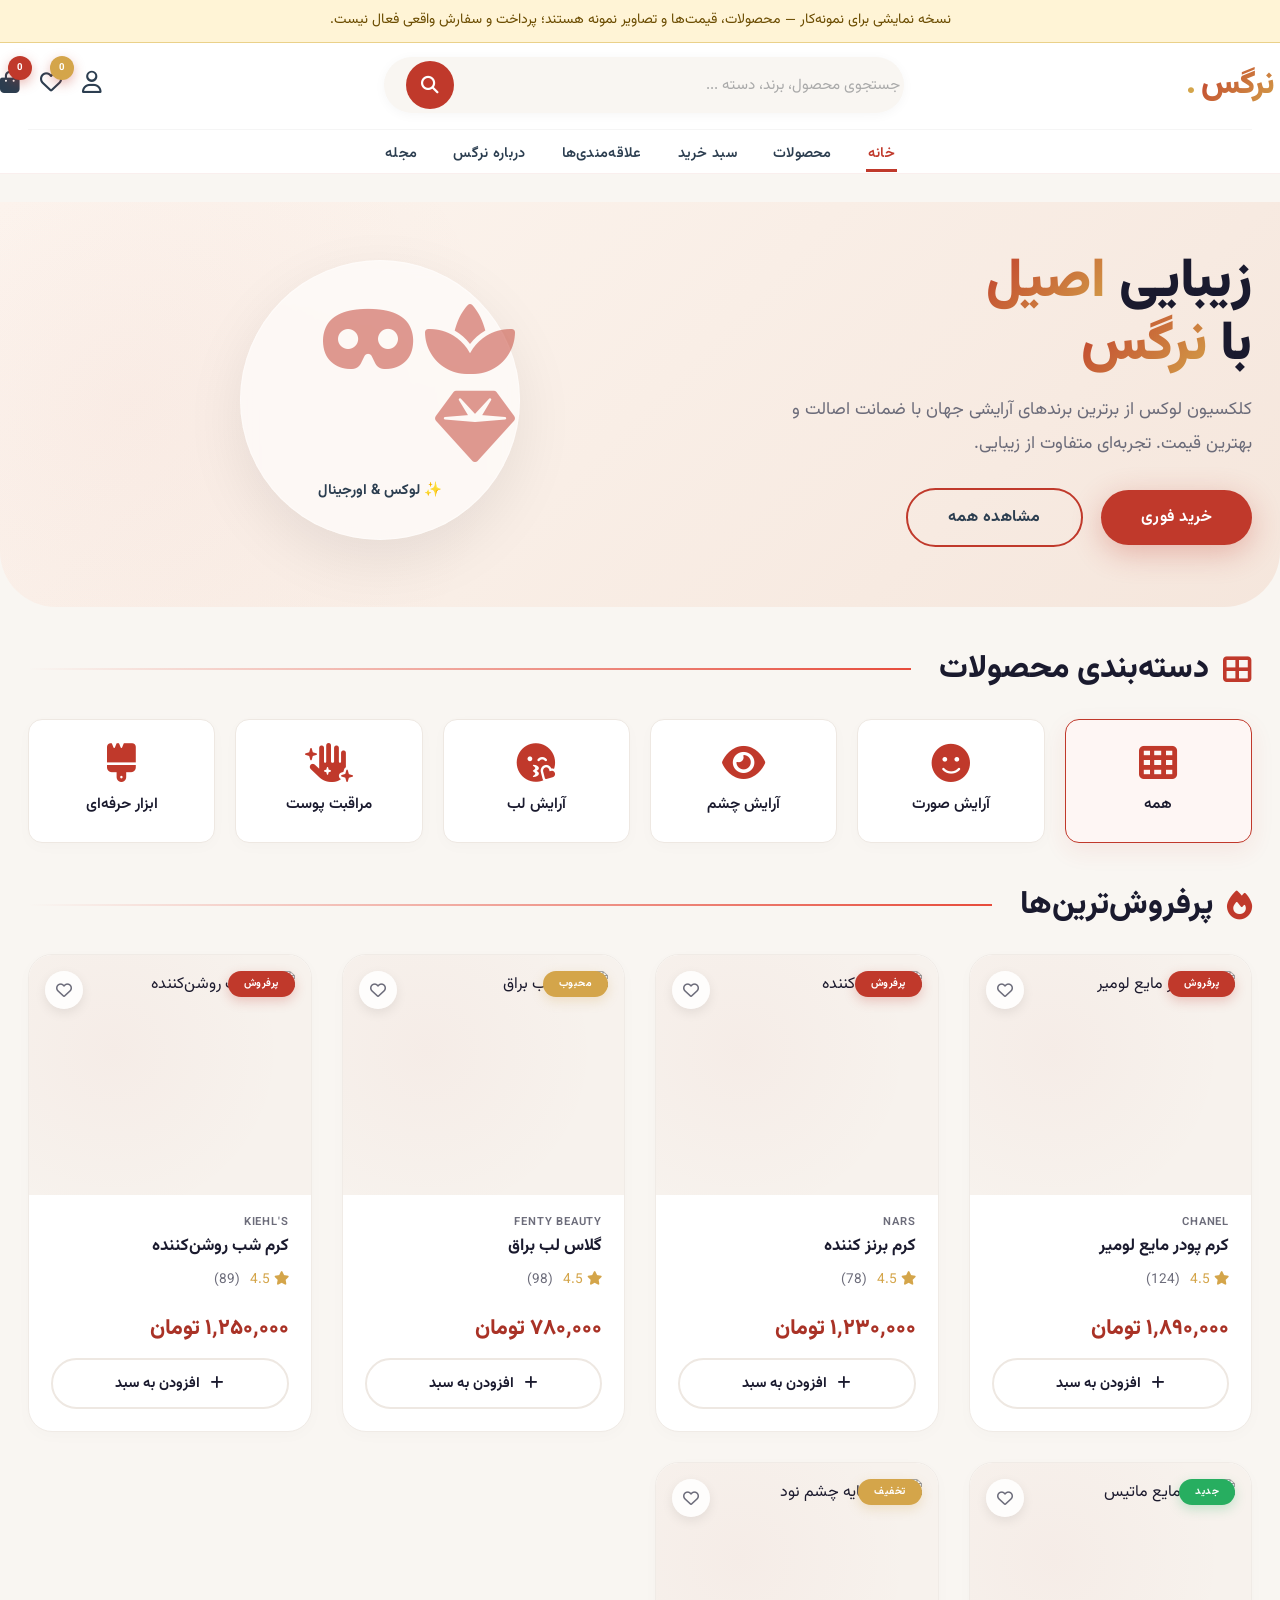
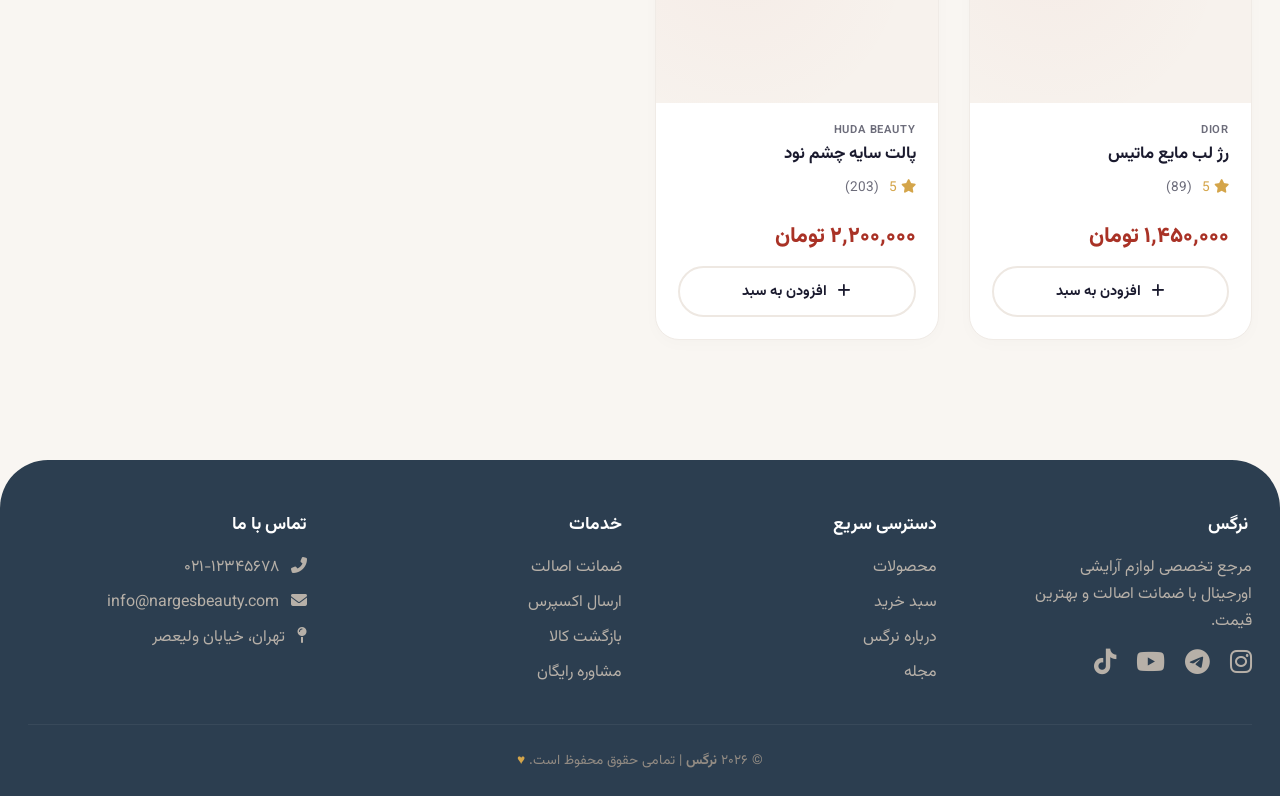
==== index.html @ 8c9248fa "fix: add index.html entrypoint for GitHub Pages" ====
<!DOCTYPE html>
<html lang="fa" dir="rtl">
<head>
    <meta charset="UTF-8" />
    <meta name="viewport" content="width=device-width, initial-scale=1.0" />
    <meta name="description" content="نمونه‌کار فروشگاه نمایشی نرگس؛ رابط کاربری فروشگاه لوازم آرایشی با جستجو، فیلتر، علاقه‌مندی و سبد خرید آزمایشی." />
    <meta name="theme-color" content="#c0392b" />
    <title>نرگس | فروشگاه نمایشی لوازم آرایشی</title>
    <link rel="stylesheet" href="https://cdnjs.cloudflare.com/ajax/libs/font-awesome/6.5.0/css/all.min.css" />
    <link href="https://fonts.googleapis.com/css2?family=Vazirmatn:wght@300;400;500;700;900&display=swap" rel="stylesheet" />
    <style>
        /* ==================== RESET & ROOT ==================== */
        *,
        *::before,
        *::after {
            margin: 0;
            padding: 0;
            box-sizing: border-box;
        }
        :root {
            --primary: #c0392b;
            --primary-light: #e74c3c;
            --primary-dark: #a93226;
            --secondary: #2c3e50;
            --gold: #d4a54a;
            --gold-light: #f0d080;
            --bg: #f9f6f2;
            --card: #ffffff;
            --text: #1a1a2e;
            --text-muted: #6c6c7a;
            --shadow: 0 20px 60px rgba(0, 0, 0, 0.08);
            --shadow-hover: 0 30px 80px rgba(192, 57, 43, 0.12);
            --radius: 24px;
            --radius-sm: 14px;
            --transition: 0.4s cubic-bezier(0.25, 0.46, 0.45, 0.94);
        }
        html {
            scroll-behavior: smooth;
        }
        body {
            font-family: 'Vazirmatn', sans-serif;
            background: var(--bg);
            color: var(--text);
            line-height: 1.7;
            min-height: 100vh;
            display: flex;
            flex-direction: column;
        }
        a {
            text-decoration: none;
            color: inherit;
        }
        button {
            cursor: pointer;
            font-family: inherit;
            border: none;
            background: none;
        }
        .container {
            max-width: 1320px;
            margin: 0 auto;
            padding: 0 28px;
        }
        ::-webkit-scrollbar {
            width: 8px;
        }
        ::-webkit-scrollbar-track {
            background: var(--bg);
        }
        ::-webkit-scrollbar-thumb {
            background: var(--primary-light);
            border-radius: 20px;
        }
        ::-webkit-scrollbar-thumb:hover {
            background: var(--primary);
        }

        /* ==================== HEADER ==================== */
        .header {
            background: rgba(255, 255, 255, 0.95);
            backdrop-filter: blur(20px);
            -webkit-backdrop-filter: blur(20px);
            border-bottom: 1px solid rgba(192, 57, 43, 0.08);
            position: sticky;
            top: 0;
            z-index: 1000;
            transition: var(--transition);
        }
        .header-inner {
            display: flex;
            align-items: center;
            justify-content: space-between;
            padding: 14px 0;
            flex-wrap: wrap;
            gap: 12px;
        }
        .logo {
            font-size: 2rem;
            font-weight: 900;
            letter-spacing: -0.5px;
            display: flex;
            align-items: center;
            gap: 6px;
        }
        .logo .narges {
            background: linear-gradient(135deg, var(--primary), var(--gold));
            -webkit-background-clip: text;
            -webkit-text-fill-color: transparent;
            background-clip: text;
        }
        .logo i {
            -webkit-text-fill-color: var(--primary);
            font-size: 1.8rem;
        }
        .logo .dot {
            -webkit-text-fill-color: var(--gold);
        }

        .search-wrap {
            flex: 1;
            max-width: 520px;
            min-width: 180px;
            display: flex;
            background: var(--bg);
            border-radius: 60px;
            padding: 2px 2px 2px 20px;
            align-items: center;
            border: 2px solid transparent;
            transition: var(--transition);
            box-shadow: 0 2px 12px rgba(0, 0, 0, 0.04);
        }
        .search-wrap:focus-within {
            border-color: var(--primary);
            background: #fff;
            box-shadow: 0 4px 24px rgba(192, 57, 43, 0.12);
        }
        .search-wrap input {
            flex: 1;
            border: none;
            background: transparent;
            padding: 12px 0;
            font-size: 0.95rem;
            outline: none;
            color: var(--text);
            font-family: inherit;
        }
        .search-wrap input::placeholder {
            color: #aaa;
        }
        .search-wrap button {
            background: var(--primary);
            color: #fff;
            width: 48px;
            height: 48px;
            border-radius: 60px;
            font-size: 1.1rem;
            transition: var(--transition);
            display: flex;
            align-items: center;
            justify-content: center;
        }
        .search-wrap button:hover {
            background: var(--primary-dark);
            transform: scale(0.95);
        }

        .header-icons {
            display: flex;
            gap: 20px;
            font-size: 1.4rem;
            color: var(--secondary);
        }
        .header-icons > a {
            position: relative;
            transition: var(--transition);
        }
        .header-icons > a:hover {
            color: var(--primary);
            transform: translateY(-2px);
        }
        .header-icons > a.wish-active i {
            font-weight: 900;
            color: var(--primary);
        }
        .badge-cart {
            position: absolute;
            top: -10px;
            right: -12px;
            background: var(--primary);
            color: #fff;
            font-size: 0.6rem;
            font-weight: 700;
            width: 24px;
            height: 24px;
            border-radius: 50%;
            display: flex;
            align-items: center;
            justify-content: center;
            box-shadow: 0 4px 12px rgba(192, 57, 43, 0.35);
            transition: var(--transition);
        }
        .badge-cart.bump {
            animation: bump 0.4s cubic-bezier(0.34, 1.56, 0.64, 1);
        }
        @keyframes bump {
            0% {
                transform: scale(1);
            }
            40% {
                transform: scale(1.5);
            }
            100% {
                transform: scale(1);
            }
        }

        /* ==================== NAV ==================== */
        .nav-links {
            display: flex;
            list-style: none;
            gap: 10px 32px;
            flex-wrap: wrap;
            justify-content: center;
            padding: 10px 0 6px;
            border-top: 1px solid rgba(0, 0, 0, 0.04);
            margin-top: 2px;
        }
        .nav-links a {
            font-weight: 600;
            font-size: 0.9rem;
            padding: 4px 2px;
            border-bottom: 3px solid transparent;
            transition: var(--transition);
            color: var(--secondary);
            letter-spacing: 0.3px;
            position: relative;
        }
        .nav-links a::after {
            content: '';
            position: absolute;
            bottom: -3px;
            right: 0;
            width: 0;
            height: 3px;
            background: var(--primary);
            transition: var(--transition);
        }
        .nav-links a:hover::after,
        .nav-links a.active::after {
            width: 100%;
        }
        .nav-links a.active {
            color: var(--primary);
        }

        /* ==================== PAGES ==================== */
        .page {
            flex: 1;
            padding: 28px 0 50px;
            display: block;
            animation: fadeUp 0.5s ease;
        }
        .page.hidden {
            display: none;
        }
        @keyframes fadeUp {
            0% {
                opacity: 0;
                transform: translateY(20px);
            }
            100% {
                opacity: 1;
                transform: translateY(0);
            }
        }

        /* ==================== HERO ==================== */
        .hero {
            background: linear-gradient(135deg, #fdf6f0 0%, #f5e6dc 100%);
            border-radius: 0 0 56px 56px;
            padding: 50px 0 60px;
            margin-bottom: 30px;
            position: relative;
            overflow: hidden;
        }
        .hero::before {
            content: '';
            position: absolute;
            top: -50%;
            left: -20%;
            width: 60%;
            height: 200%;
            background: radial-gradient(circle, rgba(192, 57, 43, 0.04) 0%, transparent 70%);
            border-radius: 50%;
            pointer-events: none;
        }
        .hero-grid {
            display: flex;
            flex-wrap: wrap;
            align-items: center;
            gap: 40px;
            position: relative;
            z-index: 1;
        }
        .hero-text h1 {
            font-size: 3.4rem;
            font-weight: 900;
            line-height: 1.15;
        }
        .hero-text h1 .highlight {
            background: linear-gradient(135deg, var(--primary), var(--gold));
            -webkit-background-clip: text;
            -webkit-text-fill-color: transparent;
            background-clip: text;
        }
        .hero-text p {
            font-size: 1.1rem;
            color: var(--text-muted);
            max-width: 480px;
            margin: 16px 0 28px;
            line-height: 1.9;
        }
        .btn {
            display: inline-block;
            background: var(--primary);
            color: #fff;
            padding: 14px 40px;
            border-radius: 60px;
            font-weight: 700;
            transition: var(--transition);
            box-shadow: 0 8px 30px rgba(192, 57, 43, 0.3);
            border: none;
            font-size: 1rem;
            letter-spacing: 0.5px;
        }
        .btn:hover {
            background: var(--primary-dark);
            transform: translateY(-4px);
            box-shadow: 0 14px 40px rgba(192, 57, 43, 0.4);
        }
        .btn-outline {
            background: transparent;
            color: var(--secondary);
            border: 2px solid var(--primary);
            box-shadow: none;
            margin-right: 14px;
        }
        .btn-outline:hover {
            background: var(--primary);
            color: #fff;
            transform: translateY(-4px);
            box-shadow: 0 14px 40px rgba(192, 57, 43, 0.3);
        }
        .btn-gold {
            background: var(--gold);
            box-shadow: 0 8px 30px rgba(212, 165, 74, 0.35);
        }
        .btn-gold:hover {
            background: #c49a3a;
            box-shadow: 0 14px 40px rgba(212, 165, 74, 0.45);
        }
        .hero-deco {
            flex: 1;
            min-width: 220px;
            display: flex;
            justify-content: center;
            align-items: center;
        }
        .hero-deco .circle {
            background: rgba(255, 255, 255, 0.6);
            backdrop-filter: blur(8px);
            border-radius: 50%;
            width: 280px;
            height: 280px;
            display: flex;
            align-items: center;
            justify-content: center;
            flex-direction: column;
            box-shadow: var(--shadow);
            border: 1px solid rgba(255, 255, 255, 0.4);
        }
        .hero-deco .circle i {
            font-size: 5rem;
            color: var(--primary);
            opacity: 0.5;
            margin: 4px;
        }
        .hero-deco .circle span {
            font-weight: 700;
            color: var(--secondary);
            margin-top: 8px;
            font-size: 0.9rem;
        }

        /* ==================== SECTION TITLE ==================== */
        .section-title {
            font-size: 2rem;
            font-weight: 800;
            margin: 35px 0 22px;
            display: flex;
            align-items: center;
            gap: 14px;
        }
        .section-title i {
            color: var(--primary);
            font-size: 1.8rem;
        }
        .section-title .line {
            flex: 1;
            height: 2px;
            background: linear-gradient(to left, var(--primary-light), transparent);
            margin-right: 14px;
        }

        /* ==================== CATEGORIES ==================== */
        .category-grid {
            display: grid;
            grid-template-columns: repeat(auto-fit, minmax(140px, 1fr));
            gap: 20px;
            margin-bottom: 30px;
        }
        .category-card {
            background: var(--card);
            border-radius: var(--radius-sm);
            padding: 24px 12px;
            text-align: center;
            border: 1px solid #eee8e2;
            transition: var(--transition);
            cursor: pointer;
            box-shadow: 0 4px 16px rgba(0, 0, 0, 0.02);
        }
        .category-card:hover {
            transform: translateY(-8px);
            border-color: var(--primary-light);
            box-shadow: var(--shadow-hover);
        }
        .category-card i {
            font-size: 2.4rem;
            color: var(--primary);
            display: block;
            margin-bottom: 10px;
        }
        .category-card h4 {
            font-weight: 600;
            font-size: 0.95rem;
        }
        .category-card.active-cat {
            border-color: var(--primary);
            background: #fef6f4;
            box-shadow: 0 8px 24px rgba(192, 57, 43, 0.08);
        }

        /* ==================== PRODUCT GRID ==================== */
        .product-grid {
            display: grid;
            grid-template-columns: repeat(auto-fill, minmax(250px, 1fr));
            gap: 30px;
            margin: 20px 0 30px;
        }
        .product-card {
            background: var(--card);
            border-radius: var(--radius);
            overflow: hidden;
            border: 1px solid #f0ebe6;
            transition: var(--transition);
            box-shadow: 0 4px 16px rgba(0, 0, 0, 0.02);
            position: relative;
            display: flex;
            flex-direction: column;
        }
        .product-card:hover {
            transform: translateY(-10px);
            border-color: var(--primary-light);
            box-shadow: var(--shadow-hover);
        }
        .product-badge {
            position: absolute;
            top: 16px;
            right: 16px;
            background: var(--primary);
            color: #fff;
            font-size: 0.65rem;
            font-weight: 700;
            padding: 4px 16px;
            border-radius: 40px;
            z-index: 2;
            letter-spacing: 0.5px;
            box-shadow: 0 4px 12px rgba(192, 57, 43, 0.25);
        }
        .product-badge.green {
            background: #27ae60;
            box-shadow: 0 4px 12px rgba(39, 174, 96, 0.25);
        }
        .product-badge.gold {
            background: var(--gold);
            box-shadow: 0 4px 12px rgba(212, 165, 74, 0.25);
        }
        .product-badge.purple {
            background: #8e44ad;
            box-shadow: 0 4px 12px rgba(142, 68, 173, 0.25);
        }
        .wish-btn {
            position: absolute;
            top: 16px;
            left: 16px;
            width: 38px;
            height: 38px;
            border-radius: 50%;
            background: rgba(255, 255, 255, 0.85);
            backdrop-filter: blur(6px);
            display: flex;
            align-items: center;
            justify-content: center;
            font-size: 1rem;
            color: var(--text-muted);
            z-index: 2;
            transition: var(--transition);
            box-shadow: 0 4px 12px rgba(0, 0, 0, 0.08);
        }
        .wish-btn:hover {
            color: var(--primary);
            transform: scale(1.1);
        }
        .wish-btn.active {
            color: #fff;
            background: var(--primary);
        }
        .wish-btn.pulse {
            animation: wishPulse 0.4s cubic-bezier(0.34, 1.56, 0.64, 1);
        }
        @keyframes wishPulse {
            0% {
                transform: scale(1);
            }
            50% {
                transform: scale(1.3);
            }
            100% {
                transform: scale(1);
            }
        }
        .product-img {
            height: 240px;
            background: #f7f2ed;
            display: flex;
            align-items: center;
            justify-content: center;
            padding: 16px;
            position: relative;
            overflow: hidden;
        }
        .product-img img {
            width: 100%;
            height: 100%;
            object-fit: contain;
            transition: transform 0.5s ease;
        }
        .product-card:hover .product-img img {
            transform: scale(1.05);
        }
        .product-img .img-bg {
            position: absolute;
            inset: 0;
            background: radial-gradient(circle at 30% 40%, rgba(192, 57, 43, 0.03) 0%, transparent 70%);
        }
        .product-info {
            padding: 18px 22px 22px;
            flex: 1;
            display: flex;
            flex-direction: column;
        }
        .product-brand {
            font-size: 0.7rem;
            font-weight: 600;
            color: var(--text-muted);
            letter-spacing: 0.8px;
            text-transform: uppercase;
        }
        .product-name {
            font-weight: 700;
            font-size: 1.05rem;
            margin: 4px 0 6px;
            line-height: 1.3;
        }
        .product-price {
            font-weight: 800;
            font-size: 1.35rem;
            margin-top: auto;
            padding-top: 10px;
            color: var(--primary-dark);
        }
        .product-price small {
            font-weight: 400;
            font-size: 0.7rem;
            color: var(--text-muted);
            margin-right: 4px;
        }
        .product-rating {
            color: var(--gold);
            font-size: 0.85rem;
            margin: 4px 0 10px;
        }
        .product-rating span {
            color: var(--text-muted);
            font-weight: 400;
            margin-right: 6px;
        }
        .btn-add {
            width: 100%;
            padding: 12px;
            border-radius: 60px;
            border: 2px solid #eee8e2;
            background: transparent;
            font-weight: 700;
            color: var(--text);
            transition: var(--transition);
            display: flex;
            align-items: center;
            justify-content: center;
            gap: 10px;
            margin-top: 10px;
            font-size: 0.9rem;
        }
        .btn-add:hover {
            background: var(--primary);
            border-color: var(--primary);
            color: #fff;
            box-shadow: 0 8px 24px rgba(192, 57, 43, 0.2);
        }
        .btn-add.in-cart {
            background: var(--primary);
            border-color: var(--primary);
            color: #fff;
        }
        .btn-add.in-cart:hover {
            background: var(--primary-dark);
            border-color: var(--primary-dark);
        }

        /* ==================== FILTER BAR ==================== */
        .filter-bar {
            display: flex;
            flex-wrap: wrap;
            gap: 14px 24px;
            align-items: center;
            padding: 16px 0;
            border-bottom: 1px solid #eee8e2;
            margin-bottom: 20px;
        }
        .filter-bar .group {
            display: flex;
            align-items: center;
            gap: 8px;
        }
        .filter-bar label {
            font-weight: 600;
            font-size: 0.85rem;
            color: var(--text-muted);
        }
        .filter-bar select,
        .filter-bar input {
            padding: 8px 18px;
            border-radius: 40px;
            border: 1.5px solid #e5ddd6;
            background: #fff;
            font-family: inherit;
            font-size: 0.9rem;
            outline: none;
            transition: var(--transition);
            color: var(--text);
        }
        .filter-bar select:focus,
        .filter-bar input:focus {
            border-color: var(--primary);
            box-shadow: 0 0 0 4px rgba(192, 57, 43, 0.1);
        }

        /* ==================== MODAL ==================== */
        .modal-overlay {
            position: fixed;
            inset: 0;
            background: rgba(0, 0, 0, 0.5);
            backdrop-filter: blur(8px);
            -webkit-backdrop-filter: blur(8px);
            z-index: 2000;
            display: flex;
            align-items: center;
            justify-content: center;
            padding: 20px;
            opacity: 0;
            visibility: hidden;
            transition: 0.35s ease;
        }
        .modal-overlay.open {
            opacity: 1;
            visibility: visible;
        }
        .modal-box {
            background: #fffcf9;
            border-radius: 40px;
            max-width: 640px;
            width: 100%;
            padding: 36px 40px;
            position: relative;
            transform: scale(0.92) translateY(20px);
            transition: 0.4s cubic-bezier(0.34, 1.56, 0.64, 1);
            max-height: 92vh;
            overflow-y: auto;
            box-shadow: 0 40px 80px rgba(0, 0, 0, 0.2);
        }
        .modal-overlay.open .modal-box {
            transform: scale(1) translateY(0);
        }
        .modal-close {
            position: absolute;
            top: 18px;
            left: 22px;
            font-size: 1.6rem;
            color: var(--text-muted);
            transition: var(--transition);
            width: 44px;
            height: 44px;
            border-radius: 50%;
            display: flex;
            align-items: center;
            justify-content: center;
            background: rgba(0, 0, 0, 0.04);
        }
        .modal-close:hover {
            color: var(--primary);
            background: rgba(192, 57, 43, 0.08);
            transform: rotate(90deg);
        }
        .modal-product-img {
            text-align: center;
            padding: 10px 0;
            background: #f7f2ed;
            border-radius: 20px;
            margin-bottom: 16px;
            min-height: 200px;
            display: flex;
            align-items: center;
            justify-content: center;
        }
        .modal-product-img img {
            max-width: 100%;
            max-height: 280px;
            object-fit: contain;
        }
        .modal-product-name {
            font-size: 2rem;
            font-weight: 800;
            line-height: 1.2;
        }
        .modal-product-brand {
            color: var(--text-muted);
            font-weight: 500;
            font-size: 0.95rem;
        }
        .modal-product-desc {
            margin: 14px 0 18px;
            color: #4a3d34;
            line-height: 1.9;
            font-size: 0.95rem;
        }
        .modal-product-price {
            font-size: 2rem;
            font-weight: 900;
            color: var(--primary-dark);
        }
        .modal-product-rating {
            color: var(--gold);
            font-size: 1.1rem;
            margin: 6px 0 8px;
        }
        .modal-actions {
            display: flex;
            gap: 14px;
            margin-top: 22px;
            flex-wrap: wrap;
        }
        .modal-actions .btn {
            flex: 1;
            text-align: center;
            min-width: 130px;
        }
        .modal-actions .btn-icon-only {
            flex: 0 0 auto;
            min-width: 56px;
            width: 56px;
            padding: 14px;
            display: flex;
            align-items: center;
            justify-content: center;
        }

        /* ==================== CART ==================== */
        .cart-item {
            display: flex;
            flex-wrap: wrap;
            gap: 16px;
            align-items: center;
            background: var(--card);
            padding: 16px 24px;
            border-radius: var(--radius-sm);
            border: 1px solid #eee8e2;
            margin-bottom: 12px;
            transition: var(--transition);
            box-shadow: 0 2px 8px rgba(0, 0, 0, 0.02);
        }
        .cart-item:hover {
            border-color: var(--primary-light);
            box-shadow: var(--shadow);
        }
        .cart-item-info {
            flex: 2;
            min-width: 150px;
        }
        .cart-item-info h4 {
            font-weight: 700;
            font-size: 1.05rem;
        }
        .cart-item-info small {
            color: var(--text-muted);
        }
        .cart-item-price {
            font-weight: 700;
            color: var(--primary-dark);
        }
        .cart-item-qty {
            display: flex;
            align-items: center;
            gap: 12px;
        }
        .cart-item-qty button {
            width: 36px;
            height: 36px;
            border-radius: 50%;
            border: 1.5px solid #ddd3cb;
            transition: var(--transition);
            font-weight: 700;
            font-size: 1.1rem;
            display: flex;
            align-items: center;
            justify-content: center;
        }
        .cart-item-qty button:hover {
            background: var(--primary);
            color: #fff;
            border-color: var(--primary);
        }
        .cart-item-qty span {
            font-weight: 700;
            min-width: 32px;
            text-align: center;
            font-size: 1.1rem;
        }
        .cart-item-remove {
            color: #b35a4a;
            font-size: 1.2rem;
            transition: var(--transition);
            padding: 6px;
        }
        .cart-item-remove:hover {
            color: var(--primary);
            transform: scale(1.15);
        }
        .cart-total {
            font-size: 1.7rem;
            font-weight: 800;
            text-align: left;
            padding: 18px 0;
            border-top: 2px dashed #e0d6ce;
            margin-top: 12px;
            color: var(--primary-dark);
        }
        .cart-actions {
            display: flex;
            gap: 16px;
            flex-wrap: wrap;
            margin-top: 16px;
        }

        /* ==================== EMPTY STATE ==================== */
        .empty-state {
            text-align: center;
            padding: 60px 20px;
            color: var(--text-muted);
        }
        .empty-state i {
            font-size: 4.5rem;
            color: #e0d6ce;
            margin-bottom: 18px;
            display: block;
        }
        .empty-state h3 {
            font-size: 1.3rem;
            color: var(--text);
        }

        /* ==================== PROFILE PAGE ==================== */
        .profile-card {
            background: #fff;
            border-radius: 32px;
            padding: 36px 44px;
            box-shadow: var(--shadow);
        }
        .profile-avatar {
            width: 84px;
            height: 84px;
            border-radius: 50%;
            background: linear-gradient(135deg, var(--primary), var(--gold));
            display: flex;
            align-items: center;
            justify-content: center;
            font-size: 2rem;
            color: #fff;
            font-weight: 800;
            flex-shrink: 0;
        }
        .profile-head {
            display: flex;
            align-items: center;
            gap: 20px;
            flex-wrap: wrap;
        }
        .profile-stats {
            display: grid;
            grid-template-columns: repeat(auto-fit, minmax(140px, 1fr));
            gap: 18px;
            margin-top: 30px;
            padding-top: 26px;
            border-top: 1px solid #eee8e2;
        }
        .profile-stat {
            text-align: center;
            padding: 18px 10px;
            border-radius: var(--radius-sm);
            background: var(--bg);
        }
        .profile-stat strong {
            display: block;
            font-size: 1.6rem;
            color: var(--primary-dark);
            font-weight: 800;
        }
        .profile-stat span {
            font-size: 0.82rem;
            color: var(--text-muted);
        }
        .profile-menu {
            margin-top: 28px;
            display: flex;
            flex-direction: column;
            gap: 4px;
        }
        .profile-menu a {
            display: flex;
            align-items: center;
            gap: 14px;
            padding: 16px 8px;
            border-bottom: 1px solid #f2ede8;
            font-weight: 600;
            transition: var(--transition);
        }
        .profile-menu a:hover {
            color: var(--primary);
            padding-right: 10px;
        }
        .profile-menu a i:first-child {
            width: 22px;
            text-align: center;
            color: var(--primary);
        }
        .profile-menu a i:last-child {
            margin-right: auto;
            color: var(--text-muted);
        }

        /* ==================== TOAST ==================== */
        .toast-stack {
            position: fixed;
            bottom: 28px;
            left: 50%;
            transform: translateX(-50%);
            z-index: 4000;
            display: flex;
            flex-direction: column;
            gap: 10px;
            align-items: center;
            width: 100%;
            padding: 0 16px;
            pointer-events: none;
        }
        .toast {
            background: var(--secondary);
            color: #fff;
            padding: 14px 26px;
            border-radius: 60px;
            font-weight: 600;
            font-size: 0.9rem;
            display: flex;
            align-items: center;
            gap: 10px;
            box-shadow: 0 16px 40px rgba(0, 0, 0, 0.25);
            opacity: 0;
            transform: translateY(16px) scale(0.95);
            transition: 0.35s cubic-bezier(0.34, 1.56, 0.64, 1);
            max-width: 90vw;
        }
        .toast.show {
            opacity: 1;
            transform: translateY(0) scale(1);
        }
        .toast i {
            color: var(--gold-light);
            font-size: 1.05rem;
        }
        .toast.toast-danger i {
            color: #ff8a7a;
        }

        /* ==================== CONFIRM DIALOG ==================== */
        .confirm-overlay {
            position: fixed;
            inset: 0;
            background: rgba(0, 0, 0, 0.5);
            backdrop-filter: blur(6px);
            z-index: 3500;
            display: flex;
            align-items: center;
            justify-content: center;
            padding: 20px;
            opacity: 0;
            visibility: hidden;
            transition: 0.3s ease;
        }
        .confirm-overlay.open {
            opacity: 1;
            visibility: visible;
        }
        .confirm-box {
            background: #fff;
            border-radius: 28px;
            padding: 32px;
            max-width: 380px;
            width: 100%;
            text-align: center;
            transform: scale(0.9);
            transition: 0.3s cubic-bezier(0.34, 1.56, 0.64, 1);
            box-shadow: 0 30px 70px rgba(0, 0, 0, 0.25);
        }
        .confirm-overlay.open .confirm-box {
            transform: scale(1);
        }
        .confirm-box i {
            font-size: 2.4rem;
            color: var(--primary);
            margin-bottom: 12px;
        }
        .confirm-box h3 {
            font-size: 1.15rem;
            margin-bottom: 8px;
        }
        .confirm-box p {
            color: var(--text-muted);
            font-size: 0.9rem;
            margin-bottom: 22px;
        }
        .confirm-box .confirm-actions {
            display: flex;
            gap: 12px;
        }
        .confirm-box .confirm-actions button {
            flex: 1;
            padding: 12px;
            border-radius: 40px;
            font-weight: 700;
        }
        .confirm-box .confirm-yes {
            background: var(--primary);
            color: #fff;
        }
        .confirm-box .confirm-yes:hover {
            background: var(--primary-dark);
        }
        .confirm-box .confirm-no {
            background: var(--bg);
            color: var(--text);
        }
        .confirm-box .confirm-no:hover {
            background: #efe7df;
        }

        /* ==================== FOOTER ==================== */
        .footer {
            background: var(--secondary);
            color: #cdc8c0;
            padding: 50px 0 24px;
            border-radius: 48px 48px 0 0;
            margin-top: 40px;
        }
        .footer-grid {
            display: grid;
            grid-template-columns: repeat(auto-fit, minmax(180px, 1fr));
            gap: 36px;
            margin-bottom: 30px;
        }
        .footer h4 {
            color: #fff;
            font-weight: 700;
            margin-bottom: 14px;
            font-size: 1.1rem;
        }
        .footer a {
            color: #b7b0a8;
            display: block;
            margin-bottom: 8px;
            transition: var(--transition);
        }
        .footer a:hover {
            color: var(--gold-light);
            padding-right: 6px;
        }
        .footer-social i {
            font-size: 1.6rem;
            margin-left: 16px;
            color: #b7b0a8;
            transition: var(--transition);
        }
        .footer-social i:hover {
            color: var(--gold-light);
            transform: scale(1.1);
        }
        .footer-copy {
            border-top: 1px solid rgba(255, 255, 255, 0.06);
            padding-top: 24px;
            text-align: center;
            font-size: 0.85rem;
            color: #928b83;
        }

        /* ==================== RESPONSIVE ==================== */
        @media (max-width: 992px) {
            .hero-text h1 {
                font-size: 2.8rem;
            }
            .hero-deco .circle {
                width: 220px;
                height: 220px;
            }
            .hero-deco .circle i {
                font-size: 3.5rem;
            }
        }
        @media (max-width: 768px) {
            .header-inner {
                flex-direction: column;
                align-items: stretch;
            }
            .search-wrap {
                max-width: 100%;
            }
            .hero-text h1 {
                font-size: 2.2rem;
            }
            .hero {
                padding: 30px 0 40px;
            }
            .product-grid {
                grid-template-columns: repeat(auto-fill, minmax(180px, 1fr));
                gap: 18px;
            }
            .modal-box {
                padding: 26px 20px;
            }
            .filter-bar {
                flex-direction: column;
                align-items: stretch;
            }
            .filter-bar .group {
                flex-wrap: wrap;
            }
            .section-title {
                font-size: 1.5rem;
            }
            .nav-links {
                gap: 6px 18px;
            }
            .profile-card {
                padding: 26px 20px;
            }
            .product-img {
                height: 180px;
            }
        }
        @media (max-width: 480px) {
            .container {
                padding: 0 14px;
            }
            .product-grid {
                grid-template-columns: 1fr 1fr;
                gap: 12px;
            }
            .product-info {
                padding: 12px 14px 16px;
            }
            .product-name {
                font-size: 0.9rem;
            }
            .product-price {
                font-size: 1.1rem;
            }
            .btn-add {
                padding: 8px;
                font-size: 0.8rem;
            }
            .hero-text h1 {
                font-size: 1.8rem;
            }
            .hero-deco .circle {
                width: 160px;
                height: 160px;
            }
            .hero-deco .circle i {
                font-size: 2.5rem;
            }
            .logo {
                font-size: 1.5rem;
            }
            .product-img {
                height: 140px;
            }
        }
    </style>
</head>
<body>
    <div role="note" aria-label="حالت نمایشی" style="background:#fff4d6;color:#6b4c00;text-align:center;padding:9px 16px;font-size:.88rem;border-bottom:1px solid #ead18a">نسخه نمایشی برای نمونه‌کار — محصولات، قیمت‌ها و تصاویر نمونه هستند؛ پرداخت و سفارش واقعی فعال نیست.</div>

<!-- ==================== HEADER ==================== -->
<header class="header" id="app-header">
    <div class="container header-inner">
        <a href="#" class="logo" data-page="home">
            <i class="fas fa-flower"></i>
            <span class="narges">نرگس</span><span class="dot">.</span>
        </a>
        <div class="search-wrap">
            <input type="text" id="searchInput" placeholder="جستجوی محصول، برند، دسته ..." />
            <button id="searchBtn"><i class="fas fa-search"></i></button>
        </div>
        <div class="header-icons">
            <a href="#" data-page="profile"><i class="far fa-user"></i></a>
            <a href="#" data-page="wishlist" id="wishlistIcon">
                <i class="far fa-heart"></i>
                <span class="badge-cart" id="wishlistCount" style="background:var(--gold);">0</span>
            </a>
            <a href="#" data-page="cart" id="cartIcon">
                <i class="fas fa-shopping-bag"></i>
                <span class="badge-cart" id="cartCount">0</span>
            </a>
        </div>
    </div>
    <nav class="container">
        <ul class="nav-links" id="navLinks">
            <li><a href="#" data-page="home" class="active">خانه</a></li>
            <li><a href="#" data-page="products">محصولات</a></li>
            <li><a href="#" data-page="cart">سبد خرید</a></li>
            <li><a href="#" data-page="wishlist">علاقه‌مندی‌ها</a></li>
            <li><a href="#" data-page="about">درباره نرگس</a></li>
            <li><a href="#" data-page="blog">مجله</a></li>
        </ul>
    </nav>
</header>

<!-- ==================== PAGE: HOME ==================== -->
<main class="page" id="page-home">
    <!-- HERO -->
    <section class="hero">
        <div class="container hero-grid">
            <div class="hero-text">
                <h1>زیبایی <span class="highlight">اصیل</span> <br />با <span class="highlight">نرگس</span></h1>
                <p>کلکسیون لوکس از برترین برندهای آرایشی جهان با ضمانت اصالت و بهترین قیمت. تجربه‌ای متفاوت از زیبایی.</p>
                <div>
                    <a href="#" class="btn" data-page="products">خرید فوری</a>
                    <a href="#" class="btn btn-outline" data-page="products">مشاهده همه</a>
                </div>
            </div>
            <div class="hero-deco">
                <div class="circle">
                    <div>
                        <i class="fas fa-spa"></i>
                        <i class="fas fa-mask"></i>
                        <i class="fas fa-gem"></i>
                    </div>
                    <span>✨ لوکس &amp; اورجینال</span>
                </div>
            </div>
        </div>
    </section>

    <!-- CATEGORIES -->
    <div class="container">
        <div class="section-title">
            <i class="fas fa-th-large"></i> دسته‌بندی محصولات
            <span class="line"></span>
        </div>
        <div class="category-grid" id="categoryGrid"></div>

        <!-- HOME PRODUCTS -->
        <div class="section-title">
            <i class="fas fa-fire"></i> پرفروش‌ترین‌ها
            <span class="line"></span>
        </div>
        <div class="product-grid" id="homeProducts"></div>
    </div>
</main>

<!-- ==================== PAGE: PRODUCTS ==================== -->
<main class="page hidden" id="page-products">
    <div class="container">
        <div class="section-title">
            <i class="fas fa-box-open"></i> همه محصولات
            <span class="line"></span>
        </div>
        <div class="filter-bar">
            <div class="group">
                <label>دسته‌بندی</label>
                <select id="filterCategory"><option value="all">همه</option></select>
            </div>
            <div class="group">
                <label>برند</label>
                <select id="filterBrand"><option value="all">همه</option></select>
            </div>
            <div class="group">
                <label>مرتب‌سازی</label>
                <select id="filterSort">
                    <option value="popular">محبوب‌ترین</option>
                    <option value="price-low">قیمت: کم به زیاد</option>
                    <option value="price-high">قیمت: زیاد به کم</option>
                </select>
            </div>
            <div class="group">
                <label>قیمت تا</label>
                <input type="number" id="priceMax" placeholder="حداکثر قیمت" style="width:120px;" />
            </div>
        </div>
        <div class="product-grid" id="allProducts"></div>
    </div>
</main>

<!-- ==================== PAGE: CART ==================== -->
<main class="page hidden" id="page-cart">
    <div class="container">
        <div class="section-title">
            <i class="fas fa-shopping-cart"></i> سبد خرید
            <span class="line"></span>
        </div>
        <div id="cartContainer"></div>
    </div>
</main>

<!-- ==================== PAGE: WISHLIST ==================== -->
<main class="page hidden" id="page-wishlist">
    <div class="container">
        <div class="section-title">
            <i class="fas fa-heart"></i> علاقه‌مندی‌های من
            <span class="line"></span>
        </div>
        <div class="product-grid" id="wishlistProducts"></div>
    </div>
</main>

<!-- ==================== PAGE: PROFILE ==================== -->
<main class="page hidden" id="page-profile">
    <div class="container">
        <div class="section-title">
            <i class="far fa-user"></i> حساب کاربری
            <span class="line"></span>
        </div>
        <div class="profile-card">
            <div class="profile-head">
                <div class="profile-avatar">ن</div>
                <div>
                    <h2 style="font-size:1.4rem;">مهمان گرامی</h2>
                    <p style="color:var(--text-muted);font-size:0.9rem;margin-top:4px;">برای ثبت سفارش و پیگیری خریدها وارد حساب خود شوید.</p>
                </div>
            </div>
            <div class="profile-stats">
                <div class="profile-stat"><strong id="statCart">0</strong><span>کالا در سبد</span></div>
                <div class="profile-stat"><strong id="statWish">0</strong><span>علاقه‌مندی</span></div>
                <div class="profile-stat"><strong>۰</strong><span>سفارش قبلی</span></div>
            </div>
            <div class="profile-menu">
                <a href="#" data-page="cart"><i class="fas fa-shopping-bag"></i> سبد خرید من <i class="fas fa-chevron-left"></i></a>
                <a href="#" data-page="wishlist"><i class="fas fa-heart"></i> علاقه‌مندی‌ها <i class="fas fa-chevron-left"></i></a>
                <a href="#"><i class="fas fa-map-marker-alt"></i> آدرس‌های من <i class="fas fa-chevron-left"></i></a>
                <a href="#"><i class="fas fa-headset"></i> پشتیبانی <i class="fas fa-chevron-left"></i></a>
            </div>
        </div>
    </div>
</main>

<!-- ==================== PAGE: ABOUT ==================== -->
<main class="page hidden" id="page-about">
    <div class="container">
        <div class="section-title">
            <i class="fas fa-info-circle"></i> درباره نرگس
            <span class="line"></span>
        </div>
        <div style="background:#fff;border-radius:32px;padding:36px 44px;box-shadow:var(--shadow);">
            <h2 style="color:var(--primary);font-size:2rem;">✨ نرگس، زیبایی اصیل</h2>
            <p style="font-size:1.05rem;margin-top:12px;line-height:2;">
                <strong>نرگس</strong> با هدف ارائه <strong>لوازم آرایشی اورجینال و باکیفیت</strong> از برندهای معتبر جهان تأسیس شده است. ما با ضمانت اصالت کالا، پشتیبانی ۲۴ ساعته و مشاوره تخصصی، تجربه خریدی مطمئن و لذت‌بخش را برای شما فراهم می‌کنیم.
            </p>
            <div style="display:flex;flex-wrap:wrap;gap:30px;margin-top:28px;padding-top:24px;border-top:1px solid #eee8e2;">
                <div><i class="fas fa-check-circle" style="color:var(--primary);font-size:1.6rem;"></i> <strong>ضمانت اصالت</strong></div>
                <div><i class="fas fa-truck" style="color:var(--primary);font-size:1.6rem;"></i> <strong>ارسال سریع</strong></div>
                <div><i class="fas fa-headset" style="color:var(--primary);font-size:1.6rem;"></i> <strong>پشتیبانی ۲۴/۷</strong></div>
                <div><i class="fas fa-undo" style="color:var(--primary);font-size:1.6rem;"></i> <strong>بازگشت کالا</strong></div>
            </div>
        </div>
    </div>
</main>

<!-- ==================== PAGE: BLOG ==================== -->
<main class="page hidden" id="page-blog">
    <div class="container">
        <div class="section-title">
            <i class="fas fa-newspaper"></i> مجله زیبایی نرگس
            <span class="line"></span>
        </div>
        <div style="display:grid;grid-template-columns:repeat(auto-fill,minmax(280px,1fr));gap:28px;">
            <div style="background:#fff;border-radius:24px;padding:24px;border:1px solid #eee8e2;transition:var(--transition);">
                <i class="fas fa-pencil-alt" style="font-size:2.5rem;color:var(--primary);opacity:0.3;"></i>
                <h3 style="margin:12px 0 6px;">رازهای آرایش ماندگار</h3>
                <p style="color:var(--text-muted);font-size:0.9rem;">با تکنیک‌های حرفه‌ای آرایش خود را تا ۱۲ ساعت ماندگار کنید.</p>
            </div>
            <div style="background:#fff;border-radius:24px;padding:24px;border:1px solid #eee8e2;transition:var(--transition);">
                <i class="fas fa-leaf" style="font-size:2.5rem;color:var(--primary);opacity:0.3;"></i>
                <h3 style="margin:12px 0 6px;">مراقبت از پوست در بهار</h3>
                <p style="color:var(--text-muted);font-size:0.9rem;">با تغییر فصل، پوست خود را به بهترین شکل آبرسانی کنید.</p>
            </div>
            <div style="background:#fff;border-radius:24px;padding:24px;border:1px solid #eee8e2;transition:var(--transition);">
                <i class="fas fa-palette" style="font-size:2.5rem;color:var(--primary);opacity:0.3;"></i>
                <h3 style="margin:12px 0 6px;">ترندهای آرایشی ۲۰۲۶</h3>
                <p style="color:var(--text-muted);font-size:0.9rem;">با جدیدترین ترندهای رنگ و استایل آرایشی آشنا شوید.</p>
            </div>
        </div>
    </div>
</main>

<!-- ==================== MODAL ==================== -->
<div class="modal-overlay" id="productModal">
    <div class="modal-box">
        <button class="modal-close" id="modalClose"><i class="fas fa-times"></i></button>
        <div class="modal-product-img" id="modalImg"></div>
        <h2 class="modal-product-name" id="modalName">نام محصول</h2>
        <div class="modal-product-brand" id="modalBrand">برند</div>
        <div class="modal-product-rating" id="modalRating"></div>
        <div class="modal-product-desc" id="modalDesc">توضیحات کامل محصول اینجا نمایش داده می‌شود.</div>
        <div class="modal-product-price" id="modalPrice">۰ تومان</div>
        <div class="modal-actions">
            <button class="btn" id="modalAddCart"><i class="fas fa-plus"></i> افزودن به سبد</button>
            <button class="btn btn-outline btn-icon-only" id="modalWish"><i class="far fa-heart"></i></button>
            <button class="btn btn-outline" id="modalCloseBtn">بستن</button>
        </div>
    </div>
</div>

<!-- ==================== CONFIRM DIALOG ==================== -->
<div class="confirm-overlay" id="confirmOverlay">
    <div class="confirm-box">
        <i class="fas fa-question-circle"></i>
        <h3 id="confirmTitle">آیا مطمئن هستید؟</h3>
        <p id="confirmText"></p>
        <div class="confirm-actions">
            <button class="confirm-no" id="confirmNo">انصراف</button>
            <button class="confirm-yes" id="confirmYes">تایید</button>
        </div>
    </div>
</div>

<!-- ==================== TOAST STACK ==================== -->
<div class="toast-stack" id="toastStack"></div>

<!-- ==================== FOOTER ==================== -->
<footer class="footer">
    <div class="container">
        <div class="footer-grid">
            <div>
                <h4><i class="fas fa-flower" style="color:var(--gold);"></i> نرگس</h4>
                <p style="color:#b7b0a8;max-width:220px;">مرجع تخصصی لوازم آرایشی اورجینال با ضمانت اصالت و بهترین قیمت.</p>
                <div class="footer-social" style="margin-top:14px;">
                    <i class="fab fa-instagram"></i>
                    <i class="fab fa-telegram"></i>
                    <i class="fab fa-youtube"></i>
                    <i class="fab fa-tiktok"></i>
                </div>
            </div>
            <div>
                <h4>دسترسی سریع</h4>
                <a href="#" data-page="products">محصولات</a>
                <a href="#" data-page="cart">سبد خرید</a>
                <a href="#" data-page="about">درباره نرگس</a>
                <a href="#" data-page="blog">مجله</a>
            </div>
            <div>
                <h4>خدمات</h4>
                <a href="#">ضمانت اصالت</a>
                <a href="#">ارسال اکسپرس</a>
                <a href="#">بازگشت کالا</a>
                <a href="#">مشاوره رایگان</a>
            </div>
            <div>
                <h4>تماس با ما</h4>
                <a href="#"><i class="fas fa-phone-alt" style="margin-left:8px;"></i> ۰۲۱-۱۲۳۴۵۶۷۸</a>
                <a href="#"><i class="fas fa-envelope" style="margin-left:8px;"></i> info@nargesbeauty.com</a>
                <a href="#"><i class="fas fa-map-pin" style="margin-left:8px;"></i> تهران، خیابان ولیعصر</a>
            </div>
        </div>
        <div class="footer-copy">
            <p>© ۲۰۲۶ <strong>نرگس</strong> | تمامی حقوق محفوظ است. <span style="color:var(--gold);">♥</span></p>
        </div>
    </div>
</footer>

<!-- ==================== SCRIPT ==================== -->
<script>
    // ============================================================
    //  DATA with REAL product images
    // ============================================================
    const PRODUCTS = [{
        id: 1,
        name: 'کرم پودر مایع لومیر',
        brand: 'CHANEL',
        category: 'آرایش صورت',
        price: 1890000,
        rating: 4.5,
        reviews: 124,
        badge: 'پرفروش',
        badgeType: 'red',
        desc: 'کرم پودری سبک با پوشش کامل و درخشندگی طبیعی، مناسب پوست‌های معمولی تا خشک. دارای SPF 25 و بافت ابریشمی.',
        img: 'https://images.unsplash.com/photo-1596462502278-27bfdc403348?w=400&h=400&fit=crop&auto=format'
    }, {
        id: 2,
        name: 'رژ لب مایع ماتیس',
        brand: 'DIOR',
        category: 'آرایش لب',
        price: 1450000,
        rating: 5,
        reviews: 89,
        badge: 'جدید',
        badgeType: 'green',
        desc: 'رژ لب مایع با ماندگاری ۱۲ ساعته و بافت مخملی مات، بدون ایجاد حس چسبندگی. دارای ۸ سایه طبیعی.',
        img: 'https://images.unsplash.com/photo-1586495777744-4413f21062fa?w=400&h=400&fit=crop&auto=format'
    }, {
        id: 3,
        name: 'پالت سایه چشم نود',
        brand: 'HUDA BEAUTY',
        category: 'آرایش چشم',
        price: 2200000,
        rating: 5,
        reviews: 203,
        badge: 'تخفیف',
        badgeType: 'gold',
        desc: 'پالت ۱۸ رنگ با ترکیبی از سایه‌های مات و براق با درخشندگی بالا، ایده‌آل برای آرایش روز و شب.',
        img: 'https://images.unsplash.com/photo-1512496015851-a90fb38ba796?w=400&h=400&fit=crop&auto=format'
    }, {
        id: 4,
        name: 'پاک‌کننده آرایشی حساس',
        brand: 'BIODERMA',
        category: 'مراقبت پوست',
        price: 680000,
        rating: 5,
        reviews: 356,
        badge: null,
        badgeType: null,
        desc: 'محلول میسلار بدون بو و الکل، مناسب پوست‌های حساس و چشم‌های تحریک‌پذیر. حجم ۲۵۰ میلی‌لیتر.',
        img: 'https://images.unsplash.com/photo-1556228720-195a672e8a03?w=400&h=400&fit=crop&auto=format'
    }, {
        id: 5,
        name: 'برس کانتور ۱۵۹',
        brand: 'MAC',
        category: 'ابزار حرفه‌ای',
        price: 750000,
        rating: 5,
        reviews: 92,
        badge: 'ویژه',
        badgeType: 'purple',
        desc: 'برس با الیاف مصنوعی با کیفیت بالا برای کانتورینگ و سایه‌زنی دقیق. دسته ارگونومیک.',
        img: 'https://images.unsplash.com/photo-1522335789203-aabd1fc54bc9?w=400&h=400&fit=crop&auto=format'
    }, {
        id: 6,
        name: 'کرم برنز کننده',
        brand: 'NARS',
        category: 'آرایش صورت',
        price: 1230000,
        rating: 4.5,
        reviews: 78,
        badge: 'پرفروش',
        badgeType: 'red',
        desc: 'کرم برنز با بافت سبک و درخشندگی ملایم، مناسب برای پوست‌های روشن تا متوسط. با رایحه دلپذیر.',
        img: 'https://images.unsplash.com/photo-1512496015851-a90fb38ba796?w=400&h=400&fit=crop&auto=format'
    }, {
        id: 7,
        name: 'ماسک ورقه‌ای طلا',
        brand: 'SK-II',
        category: 'مراقبت پوست',
        price: 950000,
        rating: 4.5,
        reviews: 144,
        badge: 'لوکس',
        badgeType: 'gold',
        desc: 'ماسک ورقه‌ای آغشته به عصاره طلا و ویتامین‌ها برای روشن و سفت شدن پوست. مناسب پوست‌های خسته.',
        img: 'https://images.unsplash.com/photo-1570172619644-dfd03ed5d881?w=400&h=400&fit=crop&auto=format'
    }, {
        id: 8,
        name: 'ریمل حجم‌دهنده',
        brand: 'BENEFIT',
        category: 'آرایش چشم',
        price: 890000,
        rating: 4,
        reviews: 210,
        badge: null,
        badgeType: null,
        desc: 'ریمل با فرمول ضد آب و برس ارگونومیک برای ایجاد حجم و جداسازی مژه‌ها. ماندگاری ۲۴ ساعته.',
        img: 'https://images.unsplash.com/photo-1631730359581-28f8b64b4127?w=400&h=400&fit=crop&auto=format'
    }, {
        id: 9,
        name: 'کرم پودر معدنی',
        brand: 'BARE MINERALS',
        category: 'آرایش صورت',
        price: 1650000,
        rating: 4.5,
        reviews: 67,
        badge: 'طبیعی',
        badgeType: 'green',
        desc: 'کرم پودر معدنی با پوشش قابل تنظیم و فاقد مواد شیمیایی مضر. مناسب پوست‌های حساس و مستعد جوش.',
        img: 'https://images.unsplash.com/photo-1596462502278-27bfdc403348?w=400&h=400&fit=crop&auto=format'
    }, {
        id: 10,
        name: 'برس سایه ۲۲۴',
        brand: 'SEPHORA',
        category: 'ابزار حرفه‌ای',
        price: 420000,
        rating: 4,
        reviews: 53,
        badge: null,
        badgeType: null,
        desc: 'برس سایه با الیاف نرم برای ترکیب و پخش یکنواخت سایه چشم. دسته چوبی با کیفیت بالا.',
        img: 'https://images.unsplash.com/photo-1522335789203-aabd1fc54bc9?w=400&h=400&fit=crop&auto=format'
    }, {
        id: 11,
        name: 'گلاس لب براق',
        brand: 'FENTY BEAUTY',
        category: 'آرایش لب',
        price: 780000,
        rating: 4.5,
        reviews: 98,
        badge: 'محبوب',
        badgeType: 'gold',
        desc: 'گلاس لب با براقیت بالا و رایحه مطبوع وانیلی، مناسب برای هر روز. حجم ۱۵ میلی‌لیتر.',
        img: 'https://images.unsplash.com/photo-1586495777744-4413f21062fa?w=400&h=400&fit=crop&auto=format'
    }, {
        id: 12,
        name: 'تونر آبرسان',
        brand: 'LA ROCHE-POSAY',
        category: 'مراقبت پوست',
        price: 580000,
        rating: 4.5,
        reviews: 176,
        badge: null,
        badgeType: null,
        desc: 'تونر بدون الکل با خواص آبرسانی و تسکین‌دهنده برای پوست‌های حساس. مناسب روزانه.',
        img: 'https://images.unsplash.com/photo-1556228720-195a672e8a03?w=400&h=400&fit=crop&auto=format'
    }, {
        id: 13,
        name: 'پنکک مات کننده',
        brand: 'MAYBELLINE',
        category: 'آرایش صورت',
        price: 490000,
        rating: 4,
        reviews: 312,
        badge: 'اقتصادی',
        badgeType: 'green',
        desc: 'پنکک با بافت سبک و مات کننده، مناسب پوست‌های چرب. با SPF 15.',
        img: 'https://images.unsplash.com/photo-1596462502278-27bfdc403348?w=400&h=400&fit=crop&auto=format'
    }, {
        id: 14,
        name: 'خط چشم مایع',
        brand: 'STILA',
        category: 'آرایش چشم',
        price: 680000,
        rating: 4.5,
        reviews: 145,
        badge: null,
        badgeType: null,
        desc: 'خط چشم مایع با نوک فیبری دقیق برای کشیدن خطوط نازک و ضخیم. ضد آب و ماندگار.',
        img: 'https://images.unsplash.com/photo-1631730359581-28f8b64b4127?w=400&h=400&fit=crop&auto=format'
    }, {
        id: 15,
        name: 'کرم شب روشن‌کننده',
        brand: "KIEHL'S",
        category: 'مراقبت پوست',
        price: 1250000,
        rating: 4.5,
        reviews: 89,
        badge: 'پرفروش',
        badgeType: 'red',
        desc: 'کرم شب با ویتامین C و عصاره گل رز برای روشن و یکدست کردن پوست. مناسب تیرگی‌ها.',
        img: 'https://images.unsplash.com/photo-1570172619644-dfd03ed5d881?w=400&h=400&fit=crop&auto=format'
    }];

    const CATEGORIES = ['همه', 'آرایش صورت', 'آرایش چشم', 'آرایش لب', 'مراقبت پوست', 'ابزار حرفه‌ای'];

    // ============================================================
    //  STATE
    // ============================================================
    let cart = [];
    let wishlist = [];
    let currentPage = 'home';
    let selectedProductId = null;
    let pendingConfirmAction = null;

    // ============================================================
    //  UTILITY
    // ============================================================
    function formatPrice(p) {
        return p.toLocaleString('fa-IR') + ' تومان';
    }

    function getProduct(id) {
        return PRODUCTS.find(p => p.id === id);
    }

    function getCartTotal() {
        return cart.reduce((sum, item) => sum + item.price * item.qty, 0);
    }

    function getCartCount() {
        return cart.reduce((sum, item) => sum + item.qty, 0);
    }

    function saveState() {
        try {
            localStorage.setItem('narges_cart', JSON.stringify(cart));
            localStorage.setItem('narges_wishlist', JSON.stringify(wishlist));
        } catch (e) { /* ignore */ }
        updateBadges();
    }

    function loadState() {
        try {
            const c = localStorage.getItem('narges_cart');
            if (c) cart = JSON.parse(c);
            const w = localStorage.getItem('narges_wishlist');
            if (w) wishlist = JSON.parse(w);
        } catch (e) { /* ignore */ }
    }

    function updateBadges() {
        document.getElementById('cartCount').textContent = getCartCount();
        document.getElementById('wishlistCount').textContent = wishlist.length;
        document.getElementById('wishlistIcon').classList.toggle('wish-active', wishlist.length > 0);
        const statCart = document.getElementById('statCart');
        const statWish = document.getElementById('statWish');
        if (statCart) statCart.textContent = getCartCount();
        if (statWish) statWish.textContent = wishlist.length;
    }

    // ============================================================
    //  TOAST NOTIFICATIONS
    // ============================================================
    function showToast(message, opts = {}) {
        const stack = document.getElementById('toastStack');
        const el = document.createElement('div');
        el.className = 'toast' + (opts.danger ? ' toast-danger' : '');
        el.innerHTML = `<i class="fas ${opts.icon || 'fa-check-circle'}"></i><span>${message}</span>`;
        stack.appendChild(el);
        requestAnimationFrame(() => el.classList.add('show'));
        setTimeout(() => {
            el.classList.remove('show');
            setTimeout(() => el.remove(), 350);
        }, opts.duration || 2400);
    }

    // ============================================================
    //  CONFIRM DIALOG
    // ============================================================
    function askConfirm(title, text, onYes) {
        document.getElementById('confirmTitle').textContent = title;
        document.getElementById('confirmText').textContent = text;
        pendingConfirmAction = onYes;
        document.getElementById('confirmOverlay').classList.add('open');
    }

    function closeConfirm() {
        document.getElementById('confirmOverlay').classList.remove('open');
        pendingConfirmAction = null;
    }

    // ============================================================
    //  RENDER: Categories
    // ============================================================
    function renderCategories(containerId) {
        const container = document.getElementById(containerId);
        if (!container) return;
        const icons = {
            'همه': 'fa-th',
            'آرایش صورت': 'fa-smile',
            'آرایش چشم': 'fa-eye',
            'آرایش لب': 'fa-kiss-wink-heart',
            'مراقبت پوست': 'fa-hand-sparkles',
            'ابزار حرفه‌ای': 'fa-brush'
        };
        container.innerHTML = CATEGORIES.map(cat =>
            `<div class="category-card ${cat === 'همه' ? 'active-cat' : ''}" data-cat="${cat}">
                    <i class="fas ${icons[cat] || 'fa-box'}"></i>
                    <h4>${cat}</h4>
                </div>`
        ).join('');
        container.querySelectorAll('.category-card').forEach(el => {
            el.addEventListener('click', function() {
                const cat = this.dataset.cat;
                container.querySelectorAll('.category-card').forEach(c => c.classList.remove('active-cat'));
                this.classList.add('active-cat');
                document.getElementById('filterCategory').value = cat === 'همه' ? 'all' : cat;
                renderAllProducts();
                navigateTo('products');
            });
        });
    }

    // ============================================================
    //  RENDER: Products with REAL images
    // ============================================================
    function renderProductCards(productList, containerId) {
        const container = document.getElementById(containerId);
        if (!container) return;
        if (!productList.length) {
            container.innerHTML =
                `<div class="empty-state"><i class="fas fa-box-open"></i><h3>محصولی یافت نشد</h3><p>سعی کنید فیلترهای خود را تغییر دهید.</p></div>`;
            return;
        }
        container.innerHTML = productList.map(p => {
            const inCart = cart.some(item => item.id === p.id);
            const inWish = wishlist.includes(p.id);
            const badgeClass = p.badgeType === 'green' ? 'green' : p.badgeType === 'gold' ? 'gold' : p.badgeType ===
            'purple' ? 'purple' : '';
            const badgeHtml = p.badge ? `<div class="product-badge ${badgeClass}">${p.badge}</div>` : '';
            const imgSrc = p.img || 'https://images.unsplash.com/photo-1596462502278-27bfdc403348?w=400&h=400&fit=crop&auto=format';
            return `
                    <div class="product-card" data-id="${p.id}">
                        ${badgeHtml}
                        <button class="wish-btn ${inWish ? 'active' : ''}" data-id="${p.id}" title="افزودن به علاقه‌مندی‌ها">
                            <i class="${inWish ? 'fas' : 'far'} fa-heart"></i>
                        </button>
                        <div class="product-img">
                            <div class="img-bg"></div>
                            <img src="${imgSrc}" alt="${p.name}" loading="lazy" />
                        </div>
                        <div class="product-info">
                            <div class="product-brand">${p.brand}</div>
                            <div class="product-name">${p.name}</div>
                            <div class="product-rating"><i class="fas fa-star"></i> ${p.rating} <span>(${p.reviews})</span></div>
                            <div class="product-price">${formatPrice(p.price)}</div>
                            <button class="btn-add ${inCart ? 'in-cart' : ''}" data-id="${p.id}">
                                ${inCart ? '<i class="fas fa-check"></i> در سبد' : '<i class="fas fa-plus"></i> افزودن به سبد'}
                            </button>
                        </div>
                    </div>
                `;
        }).join('');

        container.querySelectorAll('.product-card').forEach(card => {
            card.addEventListener('click', function(e) {
                if (e.target.closest('.btn-add') || e.target.closest('.wish-btn')) return;
                const id = parseInt(this.dataset.id);
                openModal(id);
            });
        });

        container.querySelectorAll('.btn-add').forEach(btn => {
            btn.addEventListener('click', function(e) {
                e.stopPropagation();
                const id = parseInt(this.dataset.id);
                toggleCart(id);
            });
        });

        container.querySelectorAll('.wish-btn').forEach(btn => {
            btn.addEventListener('click', function(e) {
                e.stopPropagation();
                const id = parseInt(this.dataset.id);
                toggleWishlist(id, this);
            });
        });
    }

    // ============================================================
    //  FILTER / SORT / SEARCH
    // ============================================================
    function getFilteredProducts() {
        const cat = document.getElementById('filterCategory').value;
        const brand = document.getElementById('filterBrand').value;
        const sort = document.getElementById('filterSort').value;
        const maxPrice = parseInt(document.getElementById('priceMax').value) || Infinity;

        let list = [...PRODUCTS];
        if (cat !== 'all') list = list.filter(p => p.category === cat);
        if (brand !== 'all') list = list.filter(p => p.brand === brand);
        list = list.filter(p => p.price <= maxPrice);

        if (sort === 'popular') list.sort((a, b) => b.rating - a.rating || b.reviews - a.reviews);
        else if (sort === 'price-low') list.sort((a, b) => a.price - b.price);
        else if (sort === 'price-high') list.sort((a, b) => b.price - a.price);

        return list;
    }

    function renderAllProducts() {
        const list = getFilteredProducts();
        renderProductCards(list, 'allProducts');
    }

    function performSearch() {
        const q = document.getElementById('searchInput').value.trim().toLowerCase();
        if (!q) { renderAllProducts(); return; }
        const filtered = PRODUCTS.filter(p =>
            p.name.toLowerCase().includes(q) ||
            p.brand.toLowerCase().includes(q) ||
            p.category.toLowerCase().includes(q)
        );
        renderProductCards(filtered, 'allProducts');
        navigateTo('products');
    }

    // ============================================================
    //  HOME Products
    // ============================================================
    function renderHomeProducts() {
        const list = PRODUCTS.filter(p => p.badge === 'پرفروش' || p.badge === 'محبوب').slice(0, 8);
        if (list.length < 6) {
            const rest = PRODUCTS.filter(p => p.badge !== 'پرفروش' && p.badge !== 'محبوب').slice(0, 6 - list.length);
            list.push(...rest);
        }
        renderProductCards(list, 'homeProducts');
    }

    // ============================================================
    //  WISHLIST
    // ============================================================
    function toggleWishlist(productId, btnEl) {
        const idx = wishlist.indexOf(productId);
        const wasActive = idx > -1;
        if (wasActive) {
            wishlist.splice(idx, 1);
            showToast('از علاقه‌مندی‌ها حذف شد', { icon: 'fa-heart-broken', danger: true });
        } else {
            wishlist.push(productId);
            showToast('به علاقه‌مندی‌ها اضافه شد ♥');
        }
        saveState();
        if (btnEl) {
            btnEl.classList.toggle('active', !wasActive);
            btnEl.querySelector('i').className = (!wasActive ? 'fas' : 'far') + ' fa-heart';
            btnEl.classList.add('pulse');
            setTimeout(() => btnEl.classList.remove('pulse'), 400);
        }
        refreshAllViews();
    }

    function renderWishlistPage() {
        const container = document.getElementById('wishlistProducts');
        if (!container) return;
        const items = PRODUCTS.filter(p => wishlist.includes(p.id));
        if (!items.length) {
            container.innerHTML =
                `<div class="empty-state"><i class="fas fa-heart"></i><h3>لیست علاقه‌مندی خالی است</h3><p>محصولات مورد علاقه‌تان را با ضربه روی آیکون قلب ذخیره کنید.</p><a href="#" class="btn" style="margin-top:16px;display:inline-block;" data-page="products">مشاهده محصولات</a></div>`;
            container.querySelectorAll('[data-page]').forEach(el => {
                el.addEventListener('click', function(e) {
                    e.preventDefault();
                    navigateTo(this.dataset.page);
                });
            });
            return;
        }
        renderProductCards(items, 'wishlistProducts');
    }

    // ============================================================
    //  CART
    // ============================================================
    function toggleCart(productId) {
        const idx = cart.findIndex(item => item.id === productId);
        if (idx > -1) {
            cart.splice(idx, 1);
            showToast('از سبد خرید حذف شد', { icon: 'fa-trash-alt', danger: true });
        } else {
            const p = getProduct(productId);
            cart.push({ id: p.id, name: p.name, brand: p.brand, price: p.price, qty: 1 });
            showToast('به سبد خرید اضافه شد', { icon: 'fa-shopping-bag' });
            document.getElementById('cartCount').classList.add('bump');
            setTimeout(() => document.getElementById('cartCount').classList.remove('bump'), 400);
        }
        saveState();
        refreshAllViews();
    }

    function refreshAllViews() {
        renderHomeProducts();
        renderAllProducts();
        renderCartPage();
        renderWishlistPage();
    }

    function renderCartPage() {
        const container = document.getElementById('cartContainer');
        if (!container) return;
        if (!cart.length) {
            container.innerHTML =
                `<div class="empty-state"><i class="fas fa-shopping-bag"></i><h3>سبد خرید خالی است</h3><p>محصولات مورد نظر خود را اضافه کنید.</p><a href="#" class="btn" style="margin-top:16px;display:inline-block;" data-page="products">مشاهده محصولات</a></div>`;
            container.querySelectorAll('[data-page]').forEach(el => {
                el.addEventListener('click', function(e) {
                    e.preventDefault();
                    navigateTo(this.dataset.page);
                });
            });
            return;
        }
        let html = '';
        cart.forEach((item, index) => {
            html += `
                    <div class="cart-item">
                        <div class="cart-item-info">
                            <h4>${item.name}</h4>
                            <small>${item.brand}</small>
                            <div class="cart-item-price">${formatPrice(item.price)}</div>
                        </div>
                        <div class="cart-item-qty">
                            <button data-index="${index}" data-action="dec">−</button>
                            <span>${item.qty}</span>
                            <button data-index="${index}" data-action="inc">+</button>
                        </div>
                        <button class="cart-item-remove" data-index="${index}"><i class="fas fa-trash-alt"></i></button>
                    </div>
                `;
        });
        html += `<div class="cart-total">🧾 جمع کل: ${formatPrice(getCartTotal())}</div>`;
        html += `<div class="cart-actions">
                        <button class="btn" id="checkoutBtn"><i class="fas fa-check"></i> تکمیل خرید</button>
                        <button class="btn btn-outline" id="clearCartBtn"><i class="fas fa-trash"></i> خالی کردن سبد</button>
                    </div>`;
        container.innerHTML = html;

        container.querySelectorAll('.cart-item-qty button').forEach(btn => {
            btn.addEventListener('click', function() {
                const idx = parseInt(this.dataset.index);
                const action = this.dataset.action;
                if (action === 'inc') cart[idx].qty += 1;
                else if (action === 'dec') {
                    if (cart[idx].qty > 1) cart[idx].qty -= 1;
                    else cart.splice(idx, 1);
                }
                saveState();
                refreshAllViews();
            });
        });

        container.querySelectorAll('.cart-item-remove').forEach(btn => {
            btn.addEventListener('click', function() {
                const idx = parseInt(this.dataset.index);
                cart.splice(idx, 1);
                saveState();
                refreshAllViews();
                showToast('کالا از سبد حذف شد', { icon: 'fa-trash-alt', danger: true });
            });
        });

        document.getElementById('clearCartBtn')?.addEventListener('click', function() {
            askConfirm('خالی کردن سبد خرید', 'آیا از خالی کردن سبد خرید اطمینان دارید؟ این عمل قابل بازگشت نیست.', function() {
                cart = [];
                saveState();
                refreshAllViews();
                showToast('سبد خرید خالی شد', { icon: 'fa-trash-alt', danger: true });
            });
        });

        document.getElementById('checkoutBtn')?.addEventListener('click', function() {
            if (cart.length === 0) {
                showToast('سبد خرید شما خالی است.', { icon: 'fa-exclamation-circle', danger: true });
                return;
            }
            askConfirm('نمایش آزمایشی خرید', `مبلغ نمایشی سبد: ${formatPrice(getCartTotal())}. در این نسخه پرداخت یا ثبت سفارش واقعی انجام نمی‌شود.`, function() {
                showToast('این فقط پیش‌نمایش است؛ برای خرید واقعی، درگاه پرداخت و سامانه سفارش باید پیاده‌سازی شوند.', {
                    icon: 'fa-info-circle', duration: 4200
                });
            });
        });
    }

    // ============================================================
    //  MODAL
    // ============================================================
    function openModal(id) {
        const p = getProduct(id);
        if (!p) return;
        selectedProductId = id;
        const imgSrc = p.img ||
            'https://images.unsplash.com/photo-1596462502278-27bfdc403348?w=400&h=400&fit=crop&auto=format';
        document.getElementById('modalImg').innerHTML =
            `<img src="${imgSrc}" alt="${p.name}" style="max-width:100%;max-height:280px;object-fit:contain;" />`;
        document.getElementById('modalName').textContent = p.name;
        document.getElementById('modalBrand').textContent = p.brand;
        document.getElementById('modalDesc').textContent = p.desc || 'توضیحاتی برای این محصول ثبت نشده است.';
        document.getElementById('modalPrice').textContent = formatPrice(p.price);
        document.getElementById('modalRating').innerHTML =
            `<i class="fas fa-star"></i> ${p.rating} <span style="color:var(--text-muted);font-weight:400;">(${p.reviews} نظر)</span>`;
        const inCart = cart.some(item => item.id === p.id);
        const inWish = wishlist.includes(p.id);
        const btn = document.getElementById('modalAddCart');
        btn.innerHTML = inCart ? '<i class="fas fa-check"></i> حذف از سبد' : '<i class="fas fa-plus"></i> افزودن به سبد';
        const wishBtn = document.getElementById('modalWish');
        wishBtn.innerHTML = `<i class="${inWish ? 'fas' : 'far'} fa-heart" style="${inWish ? 'color:var(--primary);' : ''}"></i>`;
        document.getElementById('productModal').classList.add('open');
        document.body.style.overflow = 'hidden';
    }

    function closeModal() {
        document.getElementById('productModal').classList.remove('open');
        document.body.style.overflow = '';
    }

    // ============================================================
    //  NAVIGATION
    // ============================================================
    function navigateTo(page) {
        const target = document.getElementById(`page-${page}`);
        if (!target) return;

        document.querySelectorAll('.page').forEach(el => el.classList.add('hidden'));
        target.classList.remove('hidden');

        document.querySelectorAll('.nav-links a').forEach(el => el.classList.remove('active'));
        const navLink = document.querySelector(`.nav-links a[data-page="${page}"]`);
        if (navLink) navLink.classList.add('active');

        currentPage = page;

        if (page === 'cart') renderCartPage();
        if (page === 'products') renderAllProducts();
        if (page === 'wishlist') renderWishlistPage();
        if (page === 'profile') updateBadges();
        if (page === 'home') { renderHomeProducts();
            renderCategories('categoryGrid'); }

        window.scrollTo({ top: 0, behavior: 'smooth' });
    }

    // ============================================================
    //  POPULATE FILTERS
    // ============================================================
    function populateFilters() {
        const catSel = document.getElementById('filterCategory');
        const brandSel = document.getElementById('filterBrand');
        const brands = [...new Set(PRODUCTS.map(p => p.brand))];

        catSel.innerHTML = `<option value="all">همه</option>` +
            CATEGORIES.filter(c => c !== 'همه').map(c => `<option value="${c}">${c}</option>`).join('');
        brandSel.innerHTML = `<option value="all">همه</option>` +
            brands.map(b => `<option value="${b}">${b}</option>`).join('');

        catSel.addEventListener('change', renderAllProducts);
        brandSel.addEventListener('change', renderAllProducts);
        document.getElementById('filterSort').addEventListener('change', renderAllProducts);
        document.getElementById('priceMax').addEventListener('input', renderAllProducts);
    }

    // ============================================================
    //  INIT
    // ============================================================
    function init() {
        loadState();
        renderHomeProducts();
        renderCategories('categoryGrid');
        populateFilters();
        renderAllProducts();
        updateBadges();

        document.querySelectorAll('[data-page]').forEach(el => {
            el.addEventListener('click', function(e) {
                e.preventDefault();
                const page = this.dataset.page;
                if (page) navigateTo(page);
            });
        });

        document.getElementById('searchBtn').addEventListener('click', performSearch);
        document.getElementById('searchInput').addEventListener('keyup', function(e) {
            if (e.key === 'Enter') performSearch();
        });

        document.getElementById('modalClose').addEventListener('click', closeModal);
        document.getElementById('modalCloseBtn').addEventListener('click', closeModal);
        document.getElementById('productModal').addEventListener('click', function(e) {
            if (e.target === this) closeModal();
        });

        document.getElementById('modalAddCart').addEventListener('click', function() {
            if (selectedProductId) {
                toggleCart(selectedProductId);
                const inCart = cart.some(item => item.id === selectedProductId);
                this.innerHTML = inCart ? '<i class="fas fa-check"></i> حذف از سبد' :
                    '<i class="fas fa-plus"></i> افزودن به سبد';
            }
        });

        document.getElementById('modalWish').addEventListener('click', function() {
            if (selectedProductId) {
                toggleWishlist(selectedProductId, null);
                const inWish = wishlist.includes(selectedProductId);
                this.innerHTML =
                    `<i class="${inWish ? 'fas' : 'far'} fa-heart" style="${inWish ? 'color:var(--primary);' : ''}"></i>`;
            }
        });

        document.getElementById('confirmYes').addEventListener('click', function() {
            const action = pendingConfirmAction;
            closeConfirm();
            if (action) action();
        });
        document.getElementById('confirmNo').addEventListener('click', closeConfirm);
        document.getElementById('confirmOverlay').addEventListener('click', function(e) {
            if (e.target === this) closeConfirm();
        });

        document.addEventListener('keydown', function(e) {
            if (e.key === 'Escape') { closeModal();
                closeConfirm(); }
        });

        navigateTo('home');
    }

    document.addEventListener('DOMContentLoaded', init);
</script>
</body>
</html>
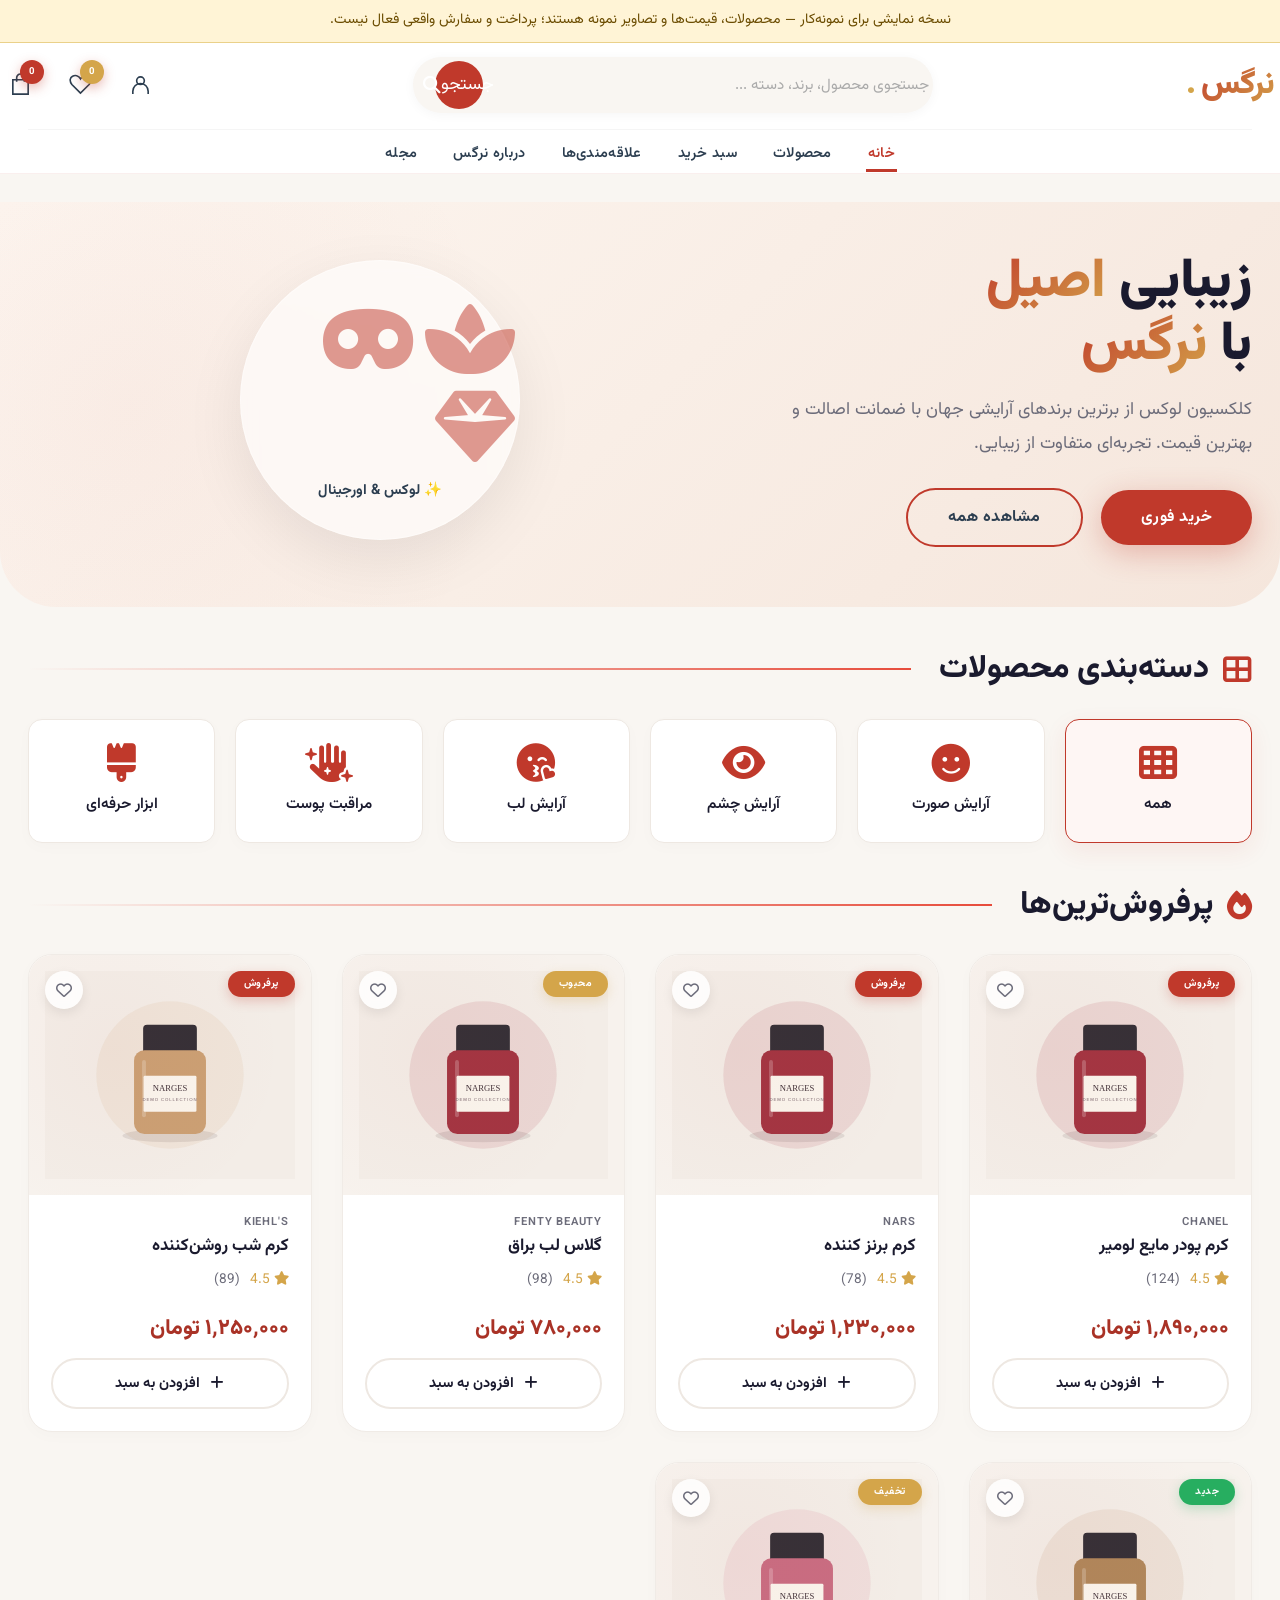
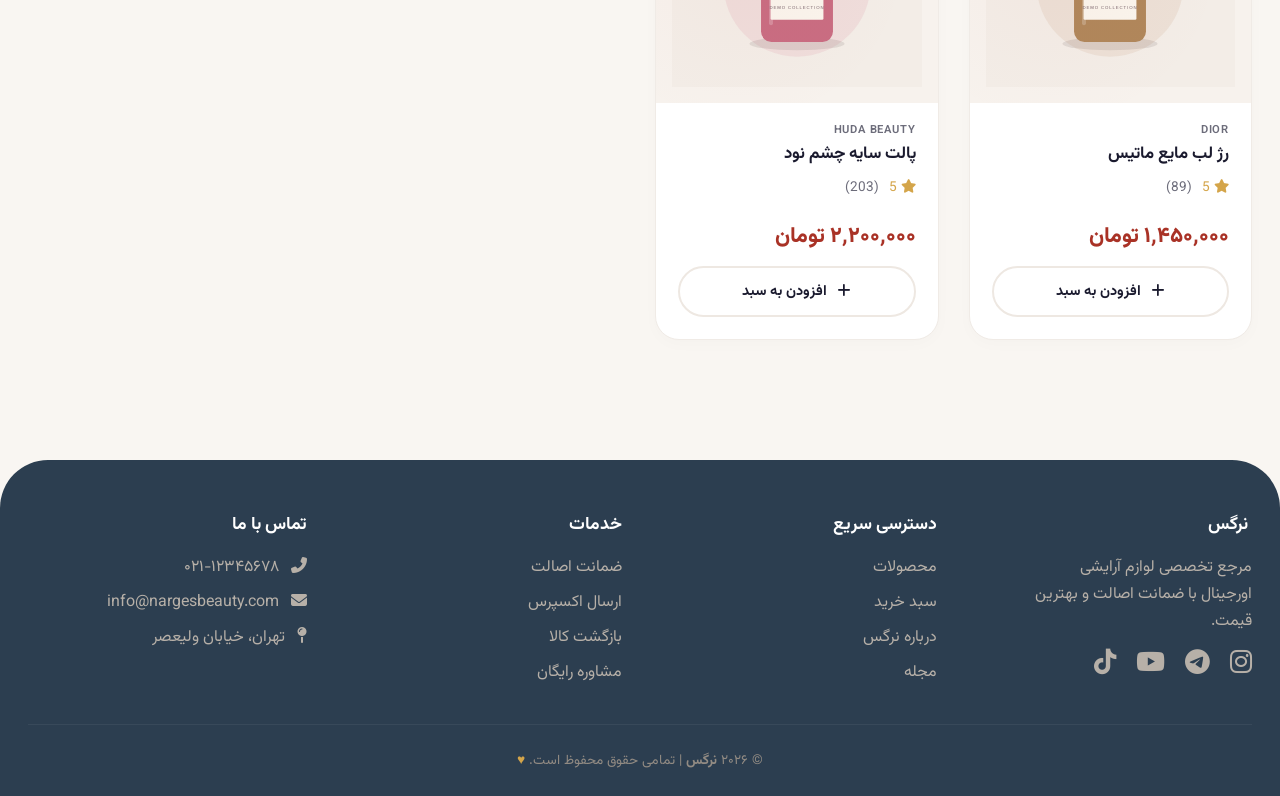
==== commit f94420b0: "refactor: polish local setup, responsive UI and verified application flows" ====
--- a/index.html
+++ b/index.html
@@ -8,1231 +8,7 @@
     <title>نرگس | فروشگاه نمایشی لوازم آرایشی</title>
     <link rel="stylesheet" href="https://cdnjs.cloudflare.com/ajax/libs/font-awesome/6.5.0/css/all.min.css" />
     <link href="https://fonts.googleapis.com/css2?family=Vazirmatn:wght@300;400;500;700;900&display=swap" rel="stylesheet" />
-    <style>
-        /* ==================== RESET & ROOT ==================== */
-        *,
-        *::before,
-        *::after {
-            margin: 0;
-            padding: 0;
-            box-sizing: border-box;
-        }
-        :root {
-            --primary: #c0392b;
-            --primary-light: #e74c3c;
-            --primary-dark: #a93226;
-            --secondary: #2c3e50;
-            --gold: #d4a54a;
-            --gold-light: #f0d080;
-            --bg: #f9f6f2;
-            --card: #ffffff;
-            --text: #1a1a2e;
-            --text-muted: #6c6c7a;
-            --shadow: 0 20px 60px rgba(0, 0, 0, 0.08);
-            --shadow-hover: 0 30px 80px rgba(192, 57, 43, 0.12);
-            --radius: 24px;
-            --radius-sm: 14px;
-            --transition: 0.4s cubic-bezier(0.25, 0.46, 0.45, 0.94);
-        }
-        html {
-            scroll-behavior: smooth;
-        }
-        body {
-            font-family: 'Vazirmatn', sans-serif;
-            background: var(--bg);
-            color: var(--text);
-            line-height: 1.7;
-            min-height: 100vh;
-            display: flex;
-            flex-direction: column;
-        }
-        a {
-            text-decoration: none;
-            color: inherit;
-        }
-        button {
-            cursor: pointer;
-            font-family: inherit;
-            border: none;
-            background: none;
-        }
-        .container {
-            max-width: 1320px;
-            margin: 0 auto;
-            padding: 0 28px;
-        }
-        ::-webkit-scrollbar {
-            width: 8px;
-        }
-        ::-webkit-scrollbar-track {
-            background: var(--bg);
-        }
-        ::-webkit-scrollbar-thumb {
-            background: var(--primary-light);
-            border-radius: 20px;
-        }
-        ::-webkit-scrollbar-thumb:hover {
-            background: var(--primary);
-        }
-
-        /* ==================== HEADER ==================== */
-        .header {
-            background: rgba(255, 255, 255, 0.95);
-            backdrop-filter: blur(20px);
-            -webkit-backdrop-filter: blur(20px);
-            border-bottom: 1px solid rgba(192, 57, 43, 0.08);
-            position: sticky;
-            top: 0;
-            z-index: 1000;
-            transition: var(--transition);
-        }
-        .header-inner {
-            display: flex;
-            align-items: center;
-            justify-content: space-between;
-            padding: 14px 0;
-            flex-wrap: wrap;
-            gap: 12px;
-        }
-        .logo {
-            font-size: 2rem;
-            font-weight: 900;
-            letter-spacing: -0.5px;
-            display: flex;
-            align-items: center;
-            gap: 6px;
-        }
-        .logo .narges {
-            background: linear-gradient(135deg, var(--primary), var(--gold));
-            -webkit-background-clip: text;
-            -webkit-text-fill-color: transparent;
-            background-clip: text;
-        }
-        .logo i {
-            -webkit-text-fill-color: var(--primary);
-            font-size: 1.8rem;
-        }
-        .logo .dot {
-            -webkit-text-fill-color: var(--gold);
-        }
-
-        .search-wrap {
-            flex: 1;
-            max-width: 520px;
-            min-width: 180px;
-            display: flex;
-            background: var(--bg);
-            border-radius: 60px;
-            padding: 2px 2px 2px 20px;
-            align-items: center;
-            border: 2px solid transparent;
-            transition: var(--transition);
-            box-shadow: 0 2px 12px rgba(0, 0, 0, 0.04);
-        }
-        .search-wrap:focus-within {
-            border-color: var(--primary);
-            background: #fff;
-            box-shadow: 0 4px 24px rgba(192, 57, 43, 0.12);
-        }
-        .search-wrap input {
-            flex: 1;
-            border: none;
-            background: transparent;
-            padding: 12px 0;
-            font-size: 0.95rem;
-            outline: none;
-            color: var(--text);
-            font-family: inherit;
-        }
-        .search-wrap input::placeholder {
-            color: #aaa;
-        }
-        .search-wrap button {
-            background: var(--primary);
-            color: #fff;
-            width: 48px;
-            height: 48px;
-            border-radius: 60px;
-            font-size: 1.1rem;
-            transition: var(--transition);
-            display: flex;
-            align-items: center;
-            justify-content: center;
-        }
-        .search-wrap button:hover {
-            background: var(--primary-dark);
-            transform: scale(0.95);
-        }
-
-        .header-icons {
-            display: flex;
-            gap: 20px;
-            font-size: 1.4rem;
-            color: var(--secondary);
-        }
-        .header-icons > a {
-            position: relative;
-            transition: var(--transition);
-        }
-        .header-icons > a:hover {
-            color: var(--primary);
-            transform: translateY(-2px);
-        }
-        .header-icons > a.wish-active i {
-            font-weight: 900;
-            color: var(--primary);
-        }
-        .badge-cart {
-            position: absolute;
-            top: -10px;
-            right: -12px;
-            background: var(--primary);
-            color: #fff;
-            font-size: 0.6rem;
-            font-weight: 700;
-            width: 24px;
-            height: 24px;
-            border-radius: 50%;
-            display: flex;
-            align-items: center;
-            justify-content: center;
-            box-shadow: 0 4px 12px rgba(192, 57, 43, 0.35);
-            transition: var(--transition);
-        }
-        .badge-cart.bump {
-            animation: bump 0.4s cubic-bezier(0.34, 1.56, 0.64, 1);
-        }
-        @keyframes bump {
-            0% {
-                transform: scale(1);
-            }
-            40% {
-                transform: scale(1.5);
-            }
-            100% {
-                transform: scale(1);
-            }
-        }
-
-        /* ==================== NAV ==================== */
-        .nav-links {
-            display: flex;
-            list-style: none;
-            gap: 10px 32px;
-            flex-wrap: wrap;
-            justify-content: center;
-            padding: 10px 0 6px;
-            border-top: 1px solid rgba(0, 0, 0, 0.04);
-            margin-top: 2px;
-        }
-        .nav-links a {
-            font-weight: 600;
-            font-size: 0.9rem;
-            padding: 4px 2px;
-            border-bottom: 3px solid transparent;
-            transition: var(--transition);
-            color: var(--secondary);
-            letter-spacing: 0.3px;
-            position: relative;
-        }
-        .nav-links a::after {
-            content: '';
-            position: absolute;
-            bottom: -3px;
-            right: 0;
-            width: 0;
-            height: 3px;
-            background: var(--primary);
-            transition: var(--transition);
-        }
-        .nav-links a:hover::after,
-        .nav-links a.active::after {
-            width: 100%;
-        }
-        .nav-links a.active {
-            color: var(--primary);
-        }
-
-        /* ==================== PAGES ==================== */
-        .page {
-            flex: 1;
-            padding: 28px 0 50px;
-            display: block;
-            animation: fadeUp 0.5s ease;
-        }
-        .page.hidden {
-            display: none;
-        }
-        @keyframes fadeUp {
-            0% {
-                opacity: 0;
-                transform: translateY(20px);
-            }
-            100% {
-                opacity: 1;
-                transform: translateY(0);
-            }
-        }
-
-        /* ==================== HERO ==================== */
-        .hero {
-            background: linear-gradient(135deg, #fdf6f0 0%, #f5e6dc 100%);
-            border-radius: 0 0 56px 56px;
-            padding: 50px 0 60px;
-            margin-bottom: 30px;
-            position: relative;
-            overflow: hidden;
-        }
-        .hero::before {
-            content: '';
-            position: absolute;
-            top: -50%;
-            left: -20%;
-            width: 60%;
-            height: 200%;
-            background: radial-gradient(circle, rgba(192, 57, 43, 0.04) 0%, transparent 70%);
-            border-radius: 50%;
-            pointer-events: none;
-        }
-        .hero-grid {
-            display: flex;
-            flex-wrap: wrap;
-            align-items: center;
-            gap: 40px;
-            position: relative;
-            z-index: 1;
-        }
-        .hero-text h1 {
-            font-size: 3.4rem;
-            font-weight: 900;
-            line-height: 1.15;
-        }
-        .hero-text h1 .highlight {
-            background: linear-gradient(135deg, var(--primary), var(--gold));
-            -webkit-background-clip: text;
-            -webkit-text-fill-color: transparent;
-            background-clip: text;
-        }
-        .hero-text p {
-            font-size: 1.1rem;
-            color: var(--text-muted);
-            max-width: 480px;
-            margin: 16px 0 28px;
-            line-height: 1.9;
-        }
-        .btn {
-            display: inline-block;
-            background: var(--primary);
-            color: #fff;
-            padding: 14px 40px;
-            border-radius: 60px;
-            font-weight: 700;
-            transition: var(--transition);
-            box-shadow: 0 8px 30px rgba(192, 57, 43, 0.3);
-            border: none;
-            font-size: 1rem;
-            letter-spacing: 0.5px;
-        }
-        .btn:hover {
-            background: var(--primary-dark);
-            transform: translateY(-4px);
-            box-shadow: 0 14px 40px rgba(192, 57, 43, 0.4);
-        }
-        .btn-outline {
-            background: transparent;
-            color: var(--secondary);
-            border: 2px solid var(--primary);
-            box-shadow: none;
-            margin-right: 14px;
-        }
-        .btn-outline:hover {
-            background: var(--primary);
-            color: #fff;
-            transform: translateY(-4px);
-            box-shadow: 0 14px 40px rgba(192, 57, 43, 0.3);
-        }
-        .btn-gold {
-            background: var(--gold);
-            box-shadow: 0 8px 30px rgba(212, 165, 74, 0.35);
-        }
-        .btn-gold:hover {
-            background: #c49a3a;
-            box-shadow: 0 14px 40px rgba(212, 165, 74, 0.45);
-        }
-        .hero-deco {
-            flex: 1;
-            min-width: 220px;
-            display: flex;
-            justify-content: center;
-            align-items: center;
-        }
-        .hero-deco .circle {
-            background: rgba(255, 255, 255, 0.6);
-            backdrop-filter: blur(8px);
-            border-radius: 50%;
-            width: 280px;
-            height: 280px;
-            display: flex;
-            align-items: center;
-            justify-content: center;
-            flex-direction: column;
-            box-shadow: var(--shadow);
-            border: 1px solid rgba(255, 255, 255, 0.4);
-        }
-        .hero-deco .circle i {
-            font-size: 5rem;
-            color: var(--primary);
-            opacity: 0.5;
-            margin: 4px;
-        }
-        .hero-deco .circle span {
-            font-weight: 700;
-            color: var(--secondary);
-            margin-top: 8px;
-            font-size: 0.9rem;
-        }
-
-        /* ==================== SECTION TITLE ==================== */
-        .section-title {
-            font-size: 2rem;
-            font-weight: 800;
-            margin: 35px 0 22px;
-            display: flex;
-            align-items: center;
-            gap: 14px;
-        }
-        .section-title i {
-            color: var(--primary);
-            font-size: 1.8rem;
-        }
-        .section-title .line {
-            flex: 1;
-            height: 2px;
-            background: linear-gradient(to left, var(--primary-light), transparent);
-            margin-right: 14px;
-        }
-
-        /* ==================== CATEGORIES ==================== */
-        .category-grid {
-            display: grid;
-            grid-template-columns: repeat(auto-fit, minmax(140px, 1fr));
-            gap: 20px;
-            margin-bottom: 30px;
-        }
-        .category-card {
-            background: var(--card);
-            border-radius: var(--radius-sm);
-            padding: 24px 12px;
-            text-align: center;
-            border: 1px solid #eee8e2;
-            transition: var(--transition);
-            cursor: pointer;
-            box-shadow: 0 4px 16px rgba(0, 0, 0, 0.02);
-        }
-        .category-card:hover {
-            transform: translateY(-8px);
-            border-color: var(--primary-light);
-            box-shadow: var(--shadow-hover);
-        }
-        .category-card i {
-            font-size: 2.4rem;
-            color: var(--primary);
-            display: block;
-            margin-bottom: 10px;
-        }
-        .category-card h4 {
-            font-weight: 600;
-            font-size: 0.95rem;
-        }
-        .category-card.active-cat {
-            border-color: var(--primary);
-            background: #fef6f4;
-            box-shadow: 0 8px 24px rgba(192, 57, 43, 0.08);
-        }
-
-        /* ==================== PRODUCT GRID ==================== */
-        .product-grid {
-            display: grid;
-            grid-template-columns: repeat(auto-fill, minmax(250px, 1fr));
-            gap: 30px;
-            margin: 20px 0 30px;
-        }
-        .product-card {
-            background: var(--card);
-            border-radius: var(--radius);
-            overflow: hidden;
-            border: 1px solid #f0ebe6;
-            transition: var(--transition);
-            box-shadow: 0 4px 16px rgba(0, 0, 0, 0.02);
-            position: relative;
-            display: flex;
-            flex-direction: column;
-        }
-        .product-card:hover {
-            transform: translateY(-10px);
-            border-color: var(--primary-light);
-            box-shadow: var(--shadow-hover);
-        }
-        .product-badge {
-            position: absolute;
-            top: 16px;
-            right: 16px;
-            background: var(--primary);
-            color: #fff;
-            font-size: 0.65rem;
-            font-weight: 700;
-            padding: 4px 16px;
-            border-radius: 40px;
-            z-index: 2;
-            letter-spacing: 0.5px;
-            box-shadow: 0 4px 12px rgba(192, 57, 43, 0.25);
-        }
-        .product-badge.green {
-            background: #27ae60;
-            box-shadow: 0 4px 12px rgba(39, 174, 96, 0.25);
-        }
-        .product-badge.gold {
-            background: var(--gold);
-            box-shadow: 0 4px 12px rgba(212, 165, 74, 0.25);
-        }
-        .product-badge.purple {
-            background: #8e44ad;
-            box-shadow: 0 4px 12px rgba(142, 68, 173, 0.25);
-        }
-        .wish-btn {
-            position: absolute;
-            top: 16px;
-            left: 16px;
-            width: 38px;
-            height: 38px;
-            border-radius: 50%;
-            background: rgba(255, 255, 255, 0.85);
-            backdrop-filter: blur(6px);
-            display: flex;
-            align-items: center;
-            justify-content: center;
-            font-size: 1rem;
-            color: var(--text-muted);
-            z-index: 2;
-            transition: var(--transition);
-            box-shadow: 0 4px 12px rgba(0, 0, 0, 0.08);
-        }
-        .wish-btn:hover {
-            color: var(--primary);
-            transform: scale(1.1);
-        }
-        .wish-btn.active {
-            color: #fff;
-            background: var(--primary);
-        }
-        .wish-btn.pulse {
-            animation: wishPulse 0.4s cubic-bezier(0.34, 1.56, 0.64, 1);
-        }
-        @keyframes wishPulse {
-            0% {
-                transform: scale(1);
-            }
-            50% {
-                transform: scale(1.3);
-            }
-            100% {
-                transform: scale(1);
-            }
-        }
-        .product-img {
-            height: 240px;
-            background: #f7f2ed;
-            display: flex;
-            align-items: center;
-            justify-content: center;
-            padding: 16px;
-            position: relative;
-            overflow: hidden;
-        }
-        .product-img img {
-            width: 100%;
-            height: 100%;
-            object-fit: contain;
-            transition: transform 0.5s ease;
-        }
-        .product-card:hover .product-img img {
-            transform: scale(1.05);
-        }
-        .product-img .img-bg {
-            position: absolute;
-            inset: 0;
-            background: radial-gradient(circle at 30% 40%, rgba(192, 57, 43, 0.03) 0%, transparent 70%);
-        }
-        .product-info {
-            padding: 18px 22px 22px;
-            flex: 1;
-            display: flex;
-            flex-direction: column;
-        }
-        .product-brand {
-            font-size: 0.7rem;
-            font-weight: 600;
-            color: var(--text-muted);
-            letter-spacing: 0.8px;
-            text-transform: uppercase;
-        }
-        .product-name {
-            font-weight: 700;
-            font-size: 1.05rem;
-            margin: 4px 0 6px;
-            line-height: 1.3;
-        }
-        .product-price {
-            font-weight: 800;
-            font-size: 1.35rem;
-            margin-top: auto;
-            padding-top: 10px;
-            color: var(--primary-dark);
-        }
-        .product-price small {
-            font-weight: 400;
-            font-size: 0.7rem;
-            color: var(--text-muted);
-            margin-right: 4px;
-        }
-        .product-rating {
-            color: var(--gold);
-            font-size: 0.85rem;
-            margin: 4px 0 10px;
-        }
-        .product-rating span {
-            color: var(--text-muted);
-            font-weight: 400;
-            margin-right: 6px;
-        }
-        .btn-add {
-            width: 100%;
-            padding: 12px;
-            border-radius: 60px;
-            border: 2px solid #eee8e2;
-            background: transparent;
-            font-weight: 700;
-            color: var(--text);
-            transition: var(--transition);
-            display: flex;
-            align-items: center;
-            justify-content: center;
-            gap: 10px;
-            margin-top: 10px;
-            font-size: 0.9rem;
-        }
-        .btn-add:hover {
-            background: var(--primary);
-            border-color: var(--primary);
-            color: #fff;
-            box-shadow: 0 8px 24px rgba(192, 57, 43, 0.2);
-        }
-        .btn-add.in-cart {
-            background: var(--primary);
-            border-color: var(--primary);
-            color: #fff;
-        }
-        .btn-add.in-cart:hover {
-            background: var(--primary-dark);
-            border-color: var(--primary-dark);
-        }
-
-        /* ==================== FILTER BAR ==================== */
-        .filter-bar {
-            display: flex;
-            flex-wrap: wrap;
-            gap: 14px 24px;
-            align-items: center;
-            padding: 16px 0;
-            border-bottom: 1px solid #eee8e2;
-            margin-bottom: 20px;
-        }
-        .filter-bar .group {
-            display: flex;
-            align-items: center;
-            gap: 8px;
-        }
-        .filter-bar label {
-            font-weight: 600;
-            font-size: 0.85rem;
-            color: var(--text-muted);
-        }
-        .filter-bar select,
-        .filter-bar input {
-            padding: 8px 18px;
-            border-radius: 40px;
-            border: 1.5px solid #e5ddd6;
-            background: #fff;
-            font-family: inherit;
-            font-size: 0.9rem;
-            outline: none;
-            transition: var(--transition);
-            color: var(--text);
-        }
-        .filter-bar select:focus,
-        .filter-bar input:focus {
-            border-color: var(--primary);
-            box-shadow: 0 0 0 4px rgba(192, 57, 43, 0.1);
-        }
-
-        /* ==================== MODAL ==================== */
-        .modal-overlay {
-            position: fixed;
-            inset: 0;
-            background: rgba(0, 0, 0, 0.5);
-            backdrop-filter: blur(8px);
-            -webkit-backdrop-filter: blur(8px);
-            z-index: 2000;
-            display: flex;
-            align-items: center;
-            justify-content: center;
-            padding: 20px;
-            opacity: 0;
-            visibility: hidden;
-            transition: 0.35s ease;
-        }
-        .modal-overlay.open {
-            opacity: 1;
-            visibility: visible;
-        }
-        .modal-box {
-            background: #fffcf9;
-            border-radius: 40px;
-            max-width: 640px;
-            width: 100%;
-            padding: 36px 40px;
-            position: relative;
-            transform: scale(0.92) translateY(20px);
-            transition: 0.4s cubic-bezier(0.34, 1.56, 0.64, 1);
-            max-height: 92vh;
-            overflow-y: auto;
-            box-shadow: 0 40px 80px rgba(0, 0, 0, 0.2);
-        }
-        .modal-overlay.open .modal-box {
-            transform: scale(1) translateY(0);
-        }
-        .modal-close {
-            position: absolute;
-            top: 18px;
-            left: 22px;
-            font-size: 1.6rem;
-            color: var(--text-muted);
-            transition: var(--transition);
-            width: 44px;
-            height: 44px;
-            border-radius: 50%;
-            display: flex;
-            align-items: center;
-            justify-content: center;
-            background: rgba(0, 0, 0, 0.04);
-        }
-        .modal-close:hover {
-            color: var(--primary);
-            background: rgba(192, 57, 43, 0.08);
-            transform: rotate(90deg);
-        }
-        .modal-product-img {
-            text-align: center;
-            padding: 10px 0;
-            background: #f7f2ed;
-            border-radius: 20px;
-            margin-bottom: 16px;
-            min-height: 200px;
-            display: flex;
-            align-items: center;
-            justify-content: center;
-        }
-        .modal-product-img img {
-            max-width: 100%;
-            max-height: 280px;
-            object-fit: contain;
-        }
-        .modal-product-name {
-            font-size: 2rem;
-            font-weight: 800;
-            line-height: 1.2;
-        }
-        .modal-product-brand {
-            color: var(--text-muted);
-            font-weight: 500;
-            font-size: 0.95rem;
-        }
-        .modal-product-desc {
-            margin: 14px 0 18px;
-            color: #4a3d34;
-            line-height: 1.9;
-            font-size: 0.95rem;
-        }
-        .modal-product-price {
-            font-size: 2rem;
-            font-weight: 900;
-            color: var(--primary-dark);
-        }
-        .modal-product-rating {
-            color: var(--gold);
-            font-size: 1.1rem;
-            margin: 6px 0 8px;
-        }
-        .modal-actions {
-            display: flex;
-            gap: 14px;
-            margin-top: 22px;
-            flex-wrap: wrap;
-        }
-        .modal-actions .btn {
-            flex: 1;
-            text-align: center;
-            min-width: 130px;
-        }
-        .modal-actions .btn-icon-only {
-            flex: 0 0 auto;
-            min-width: 56px;
-            width: 56px;
-            padding: 14px;
-            display: flex;
-            align-items: center;
-            justify-content: center;
-        }
-
-        /* ==================== CART ==================== */
-        .cart-item {
-            display: flex;
-            flex-wrap: wrap;
-            gap: 16px;
-            align-items: center;
-            background: var(--card);
-            padding: 16px 24px;
-            border-radius: var(--radius-sm);
-            border: 1px solid #eee8e2;
-            margin-bottom: 12px;
-            transition: var(--transition);
-            box-shadow: 0 2px 8px rgba(0, 0, 0, 0.02);
-        }
-        .cart-item:hover {
-            border-color: var(--primary-light);
-            box-shadow: var(--shadow);
-        }
-        .cart-item-info {
-            flex: 2;
-            min-width: 150px;
-        }
-        .cart-item-info h4 {
-            font-weight: 700;
-            font-size: 1.05rem;
-        }
-        .cart-item-info small {
-            color: var(--text-muted);
-        }
-        .cart-item-price {
-            font-weight: 700;
-            color: var(--primary-dark);
-        }
-        .cart-item-qty {
-            display: flex;
-            align-items: center;
-            gap: 12px;
-        }
-        .cart-item-qty button {
-            width: 36px;
-            height: 36px;
-            border-radius: 50%;
-            border: 1.5px solid #ddd3cb;
-            transition: var(--transition);
-            font-weight: 700;
-            font-size: 1.1rem;
-            display: flex;
-            align-items: center;
-            justify-content: center;
-        }
-        .cart-item-qty button:hover {
-            background: var(--primary);
-            color: #fff;
-            border-color: var(--primary);
-        }
-        .cart-item-qty span {
-            font-weight: 700;
-            min-width: 32px;
-            text-align: center;
-            font-size: 1.1rem;
-        }
-        .cart-item-remove {
-            color: #b35a4a;
-            font-size: 1.2rem;
-            transition: var(--transition);
-            padding: 6px;
-        }
-        .cart-item-remove:hover {
-            color: var(--primary);
-            transform: scale(1.15);
-        }
-        .cart-total {
-            font-size: 1.7rem;
-            font-weight: 800;
-            text-align: left;
-            padding: 18px 0;
-            border-top: 2px dashed #e0d6ce;
-            margin-top: 12px;
-            color: var(--primary-dark);
-        }
-        .cart-actions {
-            display: flex;
-            gap: 16px;
-            flex-wrap: wrap;
-            margin-top: 16px;
-        }
-
-        /* ==================== EMPTY STATE ==================== */
-        .empty-state {
-            text-align: center;
-            padding: 60px 20px;
-            color: var(--text-muted);
-        }
-        .empty-state i {
-            font-size: 4.5rem;
-            color: #e0d6ce;
-            margin-bottom: 18px;
-            display: block;
-        }
-        .empty-state h3 {
-            font-size: 1.3rem;
-            color: var(--text);
-        }
-
-        /* ==================== PROFILE PAGE ==================== */
-        .profile-card {
-            background: #fff;
-            border-radius: 32px;
-            padding: 36px 44px;
-            box-shadow: var(--shadow);
-        }
-        .profile-avatar {
-            width: 84px;
-            height: 84px;
-            border-radius: 50%;
-            background: linear-gradient(135deg, var(--primary), var(--gold));
-            display: flex;
-            align-items: center;
-            justify-content: center;
-            font-size: 2rem;
-            color: #fff;
-            font-weight: 800;
-            flex-shrink: 0;
-        }
-        .profile-head {
-            display: flex;
-            align-items: center;
-            gap: 20px;
-            flex-wrap: wrap;
-        }
-        .profile-stats {
-            display: grid;
-            grid-template-columns: repeat(auto-fit, minmax(140px, 1fr));
-            gap: 18px;
-            margin-top: 30px;
-            padding-top: 26px;
-            border-top: 1px solid #eee8e2;
-        }
-        .profile-stat {
-            text-align: center;
-            padding: 18px 10px;
-            border-radius: var(--radius-sm);
-            background: var(--bg);
-        }
-        .profile-stat strong {
-            display: block;
-            font-size: 1.6rem;
-            color: var(--primary-dark);
-            font-weight: 800;
-        }
-        .profile-stat span {
-            font-size: 0.82rem;
-            color: var(--text-muted);
-        }
-        .profile-menu {
-            margin-top: 28px;
-            display: flex;
-            flex-direction: column;
-            gap: 4px;
-        }
-        .profile-menu a {
-            display: flex;
-            align-items: center;
-            gap: 14px;
-            padding: 16px 8px;
-            border-bottom: 1px solid #f2ede8;
-            font-weight: 600;
-            transition: var(--transition);
-        }
-        .profile-menu a:hover {
-            color: var(--primary);
-            padding-right: 10px;
-        }
-        .profile-menu a i:first-child {
-            width: 22px;
-            text-align: center;
-            color: var(--primary);
-        }
-        .profile-menu a i:last-child {
-            margin-right: auto;
-            color: var(--text-muted);
-        }
-
-        /* ==================== TOAST ==================== */
-        .toast-stack {
-            position: fixed;
-            bottom: 28px;
-            left: 50%;
-            transform: translateX(-50%);
-            z-index: 4000;
-            display: flex;
-            flex-direction: column;
-            gap: 10px;
-            align-items: center;
-            width: 100%;
-            padding: 0 16px;
-            pointer-events: none;
-        }
-        .toast {
-            background: var(--secondary);
-            color: #fff;
-            padding: 14px 26px;
-            border-radius: 60px;
-            font-weight: 600;
-            font-size: 0.9rem;
-            display: flex;
-            align-items: center;
-            gap: 10px;
-            box-shadow: 0 16px 40px rgba(0, 0, 0, 0.25);
-            opacity: 0;
-            transform: translateY(16px) scale(0.95);
-            transition: 0.35s cubic-bezier(0.34, 1.56, 0.64, 1);
-            max-width: 90vw;
-        }
-        .toast.show {
-            opacity: 1;
-            transform: translateY(0) scale(1);
-        }
-        .toast i {
-            color: var(--gold-light);
-            font-size: 1.05rem;
-        }
-        .toast.toast-danger i {
-            color: #ff8a7a;
-        }
-
-        /* ==================== CONFIRM DIALOG ==================== */
-        .confirm-overlay {
-            position: fixed;
-            inset: 0;
-            background: rgba(0, 0, 0, 0.5);
-            backdrop-filter: blur(6px);
-            z-index: 3500;
-            display: flex;
-            align-items: center;
-            justify-content: center;
-            padding: 20px;
-            opacity: 0;
-            visibility: hidden;
-            transition: 0.3s ease;
-        }
-        .confirm-overlay.open {
-            opacity: 1;
-            visibility: visible;
-        }
-        .confirm-box {
-            background: #fff;
-            border-radius: 28px;
-            padding: 32px;
-            max-width: 380px;
-            width: 100%;
-            text-align: center;
-            transform: scale(0.9);
-            transition: 0.3s cubic-bezier(0.34, 1.56, 0.64, 1);
-            box-shadow: 0 30px 70px rgba(0, 0, 0, 0.25);
-        }
-        .confirm-overlay.open .confirm-box {
-            transform: scale(1);
-        }
-        .confirm-box i {
-            font-size: 2.4rem;
-            color: var(--primary);
-            margin-bottom: 12px;
-        }
-        .confirm-box h3 {
-            font-size: 1.15rem;
-            margin-bottom: 8px;
-        }
-        .confirm-box p {
-            color: var(--text-muted);
-            font-size: 0.9rem;
-            margin-bottom: 22px;
-        }
-        .confirm-box .confirm-actions {
-            display: flex;
-            gap: 12px;
-        }
-        .confirm-box .confirm-actions button {
-            flex: 1;
-            padding: 12px;
-            border-radius: 40px;
-            font-weight: 700;
-        }
-        .confirm-box .confirm-yes {
-            background: var(--primary);
-            color: #fff;
-        }
-        .confirm-box .confirm-yes:hover {
-            background: var(--primary-dark);
-        }
-        .confirm-box .confirm-no {
-            background: var(--bg);
-            color: var(--text);
-        }
-        .confirm-box .confirm-no:hover {
-            background: #efe7df;
-        }
-
-        /* ==================== FOOTER ==================== */
-        .footer {
-            background: var(--secondary);
-            color: #cdc8c0;
-            padding: 50px 0 24px;
-            border-radius: 48px 48px 0 0;
-            margin-top: 40px;
-        }
-        .footer-grid {
-            display: grid;
-            grid-template-columns: repeat(auto-fit, minmax(180px, 1fr));
-            gap: 36px;
-            margin-bottom: 30px;
-        }
-        .footer h4 {
-            color: #fff;
-            font-weight: 700;
-            margin-bottom: 14px;
-            font-size: 1.1rem;
-        }
-        .footer a {
-            color: #b7b0a8;
-            display: block;
-            margin-bottom: 8px;
-            transition: var(--transition);
-        }
-        .footer a:hover {
-            color: var(--gold-light);
-            padding-right: 6px;
-        }
-        .footer-social i {
-            font-size: 1.6rem;
-            margin-left: 16px;
-            color: #b7b0a8;
-            transition: var(--transition);
-        }
-        .footer-social i:hover {
-            color: var(--gold-light);
-            transform: scale(1.1);
-        }
-        .footer-copy {
-            border-top: 1px solid rgba(255, 255, 255, 0.06);
-            padding-top: 24px;
-            text-align: center;
-            font-size: 0.85rem;
-            color: #928b83;
-        }
-
-        /* ==================== RESPONSIVE ==================== */
-        @media (max-width: 992px) {
-            .hero-text h1 {
-                font-size: 2.8rem;
-            }
-            .hero-deco .circle {
-                width: 220px;
-                height: 220px;
-            }
-            .hero-deco .circle i {
-                font-size: 3.5rem;
-            }
-        }
-        @media (max-width: 768px) {
-            .header-inner {
-                flex-direction: column;
-                align-items: stretch;
-            }
-            .search-wrap {
-                max-width: 100%;
-            }
-            .hero-text h1 {
-                font-size: 2.2rem;
-            }
-            .hero {
-                padding: 30px 0 40px;
-            }
-            .product-grid {
-                grid-template-columns: repeat(auto-fill, minmax(180px, 1fr));
-                gap: 18px;
-            }
-            .modal-box {
-                padding: 26px 20px;
-            }
-            .filter-bar {
-                flex-direction: column;
-                align-items: stretch;
-            }
-            .filter-bar .group {
-                flex-wrap: wrap;
-            }
-            .section-title {
-                font-size: 1.5rem;
-            }
-            .nav-links {
-                gap: 6px 18px;
-            }
-            .profile-card {
-                padding: 26px 20px;
-            }
-            .product-img {
-                height: 180px;
-            }
-        }
-        @media (max-width: 480px) {
-            .container {
-                padding: 0 14px;
-            }
-            .product-grid {
-                grid-template-columns: 1fr 1fr;
-                gap: 12px;
-            }
-            .product-info {
-                padding: 12px 14px 16px;
-            }
-            .product-name {
-                font-size: 0.9rem;
-            }
-            .product-price {
-                font-size: 1.1rem;
-            }
-            .btn-add {
-                padding: 8px;
-                font-size: 0.8rem;
-            }
-            .hero-text h1 {
-                font-size: 1.8rem;
-            }
-            .hero-deco .circle {
-                width: 160px;
-                height: 160px;
-            }
-            .hero-deco .circle i {
-                font-size: 2.5rem;
-            }
-            .logo {
-                font-size: 1.5rem;
-            }
-            .product-img {
-                height: 140px;
-            }
-        }
-    </style>
+    <link rel="stylesheet" href="styles.css">
 </head>
 <body>
     <div role="note" aria-label="حالت نمایشی" style="background:#fff4d6;color:#6b4c00;text-align:center;padding:9px 16px;font-size:.88rem;border-bottom:1px solid #ead18a">نسخه نمایشی برای نمونه‌کار — محصولات، قیمت‌ها و تصاویر نمونه هستند؛ پرداخت و سفارش واقعی فعال نیست.</div>
@@ -1245,17 +21,17 @@
             <span class="narges">نرگس</span><span class="dot">.</span>
         </a>
         <div class="search-wrap">
-            <input type="text" id="searchInput" placeholder="جستجوی محصول، برند، دسته ..." />
-            <button id="searchBtn"><i class="fas fa-search"></i></button>
+            <input type="text" id="searchInput" aria-label="جستجوی محصول" placeholder="جستجوی محصول، برند، دسته ..." />
+            <button id="searchBtn" aria-label="جستجو">جستجو<i class="fas fa-search"></i></button>
         </div>
         <div class="header-icons">
-            <a href="#" data-page="profile"><i class="far fa-user"></i></a>
-            <a href="#" data-page="wishlist" id="wishlistIcon">
-                <i class="far fa-heart"></i>
+            <a href="#" data-page="profile" aria-label="حساب کاربری"><svg aria-hidden="true" viewBox="0 0 24 24"><circle cx="12" cy="8" r="4"/><path d="M4 22v-3a8 8 0 0 1 16 0v3"/></svg></a>
+            <a href="#" data-page="wishlist" id="wishlistIcon" aria-label="علاقه‌مندی‌ها">
+                <svg aria-hidden="true" viewBox="0 0 24 24"><path d="M12 21 3 12C-3 4 8-1 12 6c4-7 15-2 9 6Z"/></svg>
                 <span class="badge-cart" id="wishlistCount" style="background:var(--gold);">0</span>
             </a>
-            <a href="#" data-page="cart" id="cartIcon">
-                <i class="fas fa-shopping-bag"></i>
+            <a href="#" data-page="cart" id="cartIcon" aria-label="سبد خرید">
+                <svg aria-hidden="true" viewBox="0 0 24 24"><path d="M4 7h16v15H4Z"/><path d="M8 9V5a4 4 0 0 1 8 0v4"/></svg>
                 <span class="badge-cart" id="cartCount">0</span>
             </a>
         </div>
@@ -1374,7 +150,7 @@
 <main class="page hidden" id="page-profile">
     <div class="container">
         <div class="section-title">
-            <i class="far fa-user"></i> حساب کاربری
+            <svg aria-hidden="true" viewBox="0 0 24 24"><circle cx="12" cy="8" r="4"/><path d="M4 22v-3a8 8 0 0 1 16 0v3"/></svg> حساب کاربری
             <span class="line"></span>
         </div>
         <div class="profile-card">
@@ -1391,7 +167,7 @@
                 <div class="profile-stat"><strong>۰</strong><span>سفارش قبلی</span></div>
             </div>
             <div class="profile-menu">
-                <a href="#" data-page="cart"><i class="fas fa-shopping-bag"></i> سبد خرید من <i class="fas fa-chevron-left"></i></a>
+                <a href="#" data-page="cart"><svg aria-hidden="true" viewBox="0 0 24 24"><path d="M4 7h16v15H4Z"/><path d="M8 9V5a4 4 0 0 1 8 0v4"/></svg> سبد خرید من <i class="fas fa-chevron-left"></i></a>
                 <a href="#" data-page="wishlist"><i class="fas fa-heart"></i> علاقه‌مندی‌ها <i class="fas fa-chevron-left"></i></a>
                 <a href="#"><i class="fas fa-map-marker-alt"></i> آدرس‌های من <i class="fas fa-chevron-left"></i></a>
                 <a href="#"><i class="fas fa-headset"></i> پشتیبانی <i class="fas fa-chevron-left"></i></a>
@@ -1452,7 +228,7 @@
 <!-- ==================== MODAL ==================== -->
 <div class="modal-overlay" id="productModal">
     <div class="modal-box">
-        <button class="modal-close" id="modalClose"><i class="fas fa-times"></i></button>
+        <button class="modal-close" id="modalClose" aria-label="بستن">×</button>
         <div class="modal-product-img" id="modalImg"></div>
         <h2 class="modal-product-name" id="modalName">نام محصول</h2>
         <div class="modal-product-brand" id="modalBrand">برند</div>
@@ -1461,7 +237,7 @@
         <div class="modal-product-price" id="modalPrice">۰ تومان</div>
         <div class="modal-actions">
             <button class="btn" id="modalAddCart"><i class="fas fa-plus"></i> افزودن به سبد</button>
-            <button class="btn btn-outline btn-icon-only" id="modalWish"><i class="far fa-heart"></i></button>
+            <button class="btn btn-outline btn-icon-only" id="modalWish"><svg aria-hidden="true" viewBox="0 0 24 24"><path d="M12 21 3 12C-3 4 8-1 12 6c4-7 15-2 9 6Z"/></svg></button>
             <button class="btn btn-outline" id="modalCloseBtn">بستن</button>
         </div>
     </div>
@@ -1525,724 +301,6 @@
 </footer>
 
 <!-- ==================== SCRIPT ==================== -->
-<script>
-    // ============================================================
-    //  DATA with REAL product images
-    // ============================================================
-    const PRODUCTS = [{
-        id: 1,
-        name: 'کرم پودر مایع لومیر',
-        brand: 'CHANEL',
-        category: 'آرایش صورت',
-        price: 1890000,
-        rating: 4.5,
-        reviews: 124,
-        badge: 'پرفروش',
-        badgeType: 'red',
-        desc: 'کرم پودری سبک با پوشش کامل و درخشندگی طبیعی، مناسب پوست‌های معمولی تا خشک. دارای SPF 25 و بافت ابریشمی.',
-        img: 'https://images.unsplash.com/photo-1596462502278-27bfdc403348?w=400&h=400&fit=crop&auto=format'
-    }, {
-        id: 2,
-        name: 'رژ لب مایع ماتیس',
-        brand: 'DIOR',
-        category: 'آرایش لب',
-        price: 1450000,
-        rating: 5,
-        reviews: 89,
-        badge: 'جدید',
-        badgeType: 'green',
-        desc: 'رژ لب مایع با ماندگاری ۱۲ ساعته و بافت مخملی مات، بدون ایجاد حس چسبندگی. دارای ۸ سایه طبیعی.',
-        img: 'https://images.unsplash.com/photo-1586495777744-4413f21062fa?w=400&h=400&fit=crop&auto=format'
-    }, {
-        id: 3,
-        name: 'پالت سایه چشم نود',
-        brand: 'HUDA BEAUTY',
-        category: 'آرایش چشم',
-        price: 2200000,
-        rating: 5,
-        reviews: 203,
-        badge: 'تخفیف',
-        badgeType: 'gold',
-        desc: 'پالت ۱۸ رنگ با ترکیبی از سایه‌های مات و براق با درخشندگی بالا، ایده‌آل برای آرایش روز و شب.',
-        img: 'https://images.unsplash.com/photo-1512496015851-a90fb38ba796?w=400&h=400&fit=crop&auto=format'
-    }, {
-        id: 4,
-        name: 'پاک‌کننده آرایشی حساس',
-        brand: 'BIODERMA',
-        category: 'مراقبت پوست',
-        price: 680000,
-        rating: 5,
-        reviews: 356,
-        badge: null,
-        badgeType: null,
-        desc: 'محلول میسلار بدون بو و الکل، مناسب پوست‌های حساس و چشم‌های تحریک‌پذیر. حجم ۲۵۰ میلی‌لیتر.',
-        img: 'https://images.unsplash.com/photo-1556228720-195a672e8a03?w=400&h=400&fit=crop&auto=format'
-    }, {
-        id: 5,
-        name: 'برس کانتور ۱۵۹',
-        brand: 'MAC',
-        category: 'ابزار حرفه‌ای',
-        price: 750000,
-        rating: 5,
-        reviews: 92,
-        badge: 'ویژه',
-        badgeType: 'purple',
-        desc: 'برس با الیاف مصنوعی با کیفیت بالا برای کانتورینگ و سایه‌زنی دقیق. دسته ارگونومیک.',
-        img: 'https://images.unsplash.com/photo-1522335789203-aabd1fc54bc9?w=400&h=400&fit=crop&auto=format'
-    }, {
-        id: 6,
-        name: 'کرم برنز کننده',
-        brand: 'NARS',
-        category: 'آرایش صورت',
-        price: 1230000,
-        rating: 4.5,
-        reviews: 78,
-        badge: 'پرفروش',
-        badgeType: 'red',
-        desc: 'کرم برنز با بافت سبک و درخشندگی ملایم، مناسب برای پوست‌های روشن تا متوسط. با رایحه دلپذیر.',
-        img: 'https://images.unsplash.com/photo-1512496015851-a90fb38ba796?w=400&h=400&fit=crop&auto=format'
-    }, {
-        id: 7,
-        name: 'ماسک ورقه‌ای طلا',
-        brand: 'SK-II',
-        category: 'مراقبت پوست',
-        price: 950000,
-        rating: 4.5,
-        reviews: 144,
-        badge: 'لوکس',
-        badgeType: 'gold',
-        desc: 'ماسک ورقه‌ای آغشته به عصاره طلا و ویتامین‌ها برای روشن و سفت شدن پوست. مناسب پوست‌های خسته.',
-        img: 'https://images.unsplash.com/photo-1570172619644-dfd03ed5d881?w=400&h=400&fit=crop&auto=format'
-    }, {
-        id: 8,
-        name: 'ریمل حجم‌دهنده',
-        brand: 'BENEFIT',
-        category: 'آرایش چشم',
-        price: 890000,
-        rating: 4,
-        reviews: 210,
-        badge: null,
-        badgeType: null,
-        desc: 'ریمل با فرمول ضد آب و برس ارگونومیک برای ایجاد حجم و جداسازی مژه‌ها. ماندگاری ۲۴ ساعته.',
-        img: 'https://images.unsplash.com/photo-1631730359581-28f8b64b4127?w=400&h=400&fit=crop&auto=format'
-    }, {
-        id: 9,
-        name: 'کرم پودر معدنی',
-        brand: 'BARE MINERALS',
-        category: 'آرایش صورت',
-        price: 1650000,
-        rating: 4.5,
-        reviews: 67,
-        badge: 'طبیعی',
-        badgeType: 'green',
-        desc: 'کرم پودر معدنی با پوشش قابل تنظیم و فاقد مواد شیمیایی مضر. مناسب پوست‌های حساس و مستعد جوش.',
-        img: 'https://images.unsplash.com/photo-1596462502278-27bfdc403348?w=400&h=400&fit=crop&auto=format'
-    }, {
-        id: 10,
-        name: 'برس سایه ۲۲۴',
-        brand: 'SEPHORA',
-        category: 'ابزار حرفه‌ای',
-        price: 420000,
-        rating: 4,
-        reviews: 53,
-        badge: null,
-        badgeType: null,
-        desc: 'برس سایه با الیاف نرم برای ترکیب و پخش یکنواخت سایه چشم. دسته چوبی با کیفیت بالا.',
-        img: 'https://images.unsplash.com/photo-1522335789203-aabd1fc54bc9?w=400&h=400&fit=crop&auto=format'
-    }, {
-        id: 11,
-        name: 'گلاس لب براق',
-        brand: 'FENTY BEAUTY',
-        category: 'آرایش لب',
-        price: 780000,
-        rating: 4.5,
-        reviews: 98,
-        badge: 'محبوب',
-        badgeType: 'gold',
-        desc: 'گلاس لب با براقیت بالا و رایحه مطبوع وانیلی، مناسب برای هر روز. حجم ۱۵ میلی‌لیتر.',
-        img: 'https://images.unsplash.com/photo-1586495777744-4413f21062fa?w=400&h=400&fit=crop&auto=format'
-    }, {
-        id: 12,
-        name: 'تونر آبرسان',
-        brand: 'LA ROCHE-POSAY',
-        category: 'مراقبت پوست',
-        price: 580000,
-        rating: 4.5,
-        reviews: 176,
-        badge: null,
-        badgeType: null,
-        desc: 'تونر بدون الکل با خواص آبرسانی و تسکین‌دهنده برای پوست‌های حساس. مناسب روزانه.',
-        img: 'https://images.unsplash.com/photo-1556228720-195a672e8a03?w=400&h=400&fit=crop&auto=format'
-    }, {
-        id: 13,
-        name: 'پنکک مات کننده',
-        brand: 'MAYBELLINE',
-        category: 'آرایش صورت',
-        price: 490000,
-        rating: 4,
-        reviews: 312,
-        badge: 'اقتصادی',
-        badgeType: 'green',
-        desc: 'پنکک با بافت سبک و مات کننده، مناسب پوست‌های چرب. با SPF 15.',
-        img: 'https://images.unsplash.com/photo-1596462502278-27bfdc403348?w=400&h=400&fit=crop&auto=format'
-    }, {
-        id: 14,
-        name: 'خط چشم مایع',
-        brand: 'STILA',
-        category: 'آرایش چشم',
-        price: 680000,
-        rating: 4.5,
-        reviews: 145,
-        badge: null,
-        badgeType: null,
-        desc: 'خط چشم مایع با نوک فیبری دقیق برای کشیدن خطوط نازک و ضخیم. ضد آب و ماندگار.',
-        img: 'https://images.unsplash.com/photo-1631730359581-28f8b64b4127?w=400&h=400&fit=crop&auto=format'
-    }, {
-        id: 15,
-        name: 'کرم شب روشن‌کننده',
-        brand: "KIEHL'S",
-        category: 'مراقبت پوست',
-        price: 1250000,
-        rating: 4.5,
-        reviews: 89,
-        badge: 'پرفروش',
-        badgeType: 'red',
-        desc: 'کرم شب با ویتامین C و عصاره گل رز برای روشن و یکدست کردن پوست. مناسب تیرگی‌ها.',
-        img: 'https://images.unsplash.com/photo-1570172619644-dfd03ed5d881?w=400&h=400&fit=crop&auto=format'
-    }];
-
-    const CATEGORIES = ['همه', 'آرایش صورت', 'آرایش چشم', 'آرایش لب', 'مراقبت پوست', 'ابزار حرفه‌ای'];
-
-    // ============================================================
-    //  STATE
-    // ============================================================
-    let cart = [];
-    let wishlist = [];
-    let currentPage = 'home';
-    let selectedProductId = null;
-    let pendingConfirmAction = null;
-
-    // ============================================================
-    //  UTILITY
-    // ============================================================
-    function formatPrice(p) {
-        return p.toLocaleString('fa-IR') + ' تومان';
-    }
-
-    function getProduct(id) {
-        return PRODUCTS.find(p => p.id === id);
-    }
-
-    function getCartTotal() {
-        return cart.reduce((sum, item) => sum + item.price * item.qty, 0);
-    }
-
-    function getCartCount() {
-        return cart.reduce((sum, item) => sum + item.qty, 0);
-    }
-
-    function saveState() {
-        try {
-            localStorage.setItem('narges_cart', JSON.stringify(cart));
-            localStorage.setItem('narges_wishlist', JSON.stringify(wishlist));
-        } catch (e) { /* ignore */ }
-        updateBadges();
-    }
-
-    function loadState() {
-        try {
-            const c = localStorage.getItem('narges_cart');
-            if (c) cart = JSON.parse(c);
-            const w = localStorage.getItem('narges_wishlist');
-            if (w) wishlist = JSON.parse(w);
-        } catch (e) { /* ignore */ }
-    }
-
-    function updateBadges() {
-        document.getElementById('cartCount').textContent = getCartCount();
-        document.getElementById('wishlistCount').textContent = wishlist.length;
-        document.getElementById('wishlistIcon').classList.toggle('wish-active', wishlist.length > 0);
-        const statCart = document.getElementById('statCart');
-        const statWish = document.getElementById('statWish');
-        if (statCart) statCart.textContent = getCartCount();
-        if (statWish) statWish.textContent = wishlist.length;
-    }
-
-    // ============================================================
-    //  TOAST NOTIFICATIONS
-    // ============================================================
-    function showToast(message, opts = {}) {
-        const stack = document.getElementById('toastStack');
-        const el = document.createElement('div');
-        el.className = 'toast' + (opts.danger ? ' toast-danger' : '');
-        el.innerHTML = `<i class="fas ${opts.icon || 'fa-check-circle'}"></i><span>${message}</span>`;
-        stack.appendChild(el);
-        requestAnimationFrame(() => el.classList.add('show'));
-        setTimeout(() => {
-            el.classList.remove('show');
-            setTimeout(() => el.remove(), 350);
-        }, opts.duration || 2400);
-    }
-
-    // ============================================================
-    //  CONFIRM DIALOG
-    // ============================================================
-    function askConfirm(title, text, onYes) {
-        document.getElementById('confirmTitle').textContent = title;
-        document.getElementById('confirmText').textContent = text;
-        pendingConfirmAction = onYes;
-        document.getElementById('confirmOverlay').classList.add('open');
-    }
-
-    function closeConfirm() {
-        document.getElementById('confirmOverlay').classList.remove('open');
-        pendingConfirmAction = null;
-    }
-
-    // ============================================================
-    //  RENDER: Categories
-    // ============================================================
-    function renderCategories(containerId) {
-        const container = document.getElementById(containerId);
-        if (!container) return;
-        const icons = {
-            'همه': 'fa-th',
-            'آرایش صورت': 'fa-smile',
-            'آرایش چشم': 'fa-eye',
-            'آرایش لب': 'fa-kiss-wink-heart',
-            'مراقبت پوست': 'fa-hand-sparkles',
-            'ابزار حرفه‌ای': 'fa-brush'
-        };
-        container.innerHTML = CATEGORIES.map(cat =>
-            `<div class="category-card ${cat === 'همه' ? 'active-cat' : ''}" data-cat="${cat}">
-                    <i class="fas ${icons[cat] || 'fa-box'}"></i>
-                    <h4>${cat}</h4>
-                </div>`
-        ).join('');
-        container.querySelectorAll('.category-card').forEach(el => {
-            el.addEventListener('click', function() {
-                const cat = this.dataset.cat;
-                container.querySelectorAll('.category-card').forEach(c => c.classList.remove('active-cat'));
-                this.classList.add('active-cat');
-                document.getElementById('filterCategory').value = cat === 'همه' ? 'all' : cat;
-                renderAllProducts();
-                navigateTo('products');
-            });
-        });
-    }
-
-    // ============================================================
-    //  RENDER: Products with REAL images
-    // ============================================================
-    function renderProductCards(productList, containerId) {
-        const container = document.getElementById(containerId);
-        if (!container) return;
-        if (!productList.length) {
-            container.innerHTML =
-                `<div class="empty-state"><i class="fas fa-box-open"></i><h3>محصولی یافت نشد</h3><p>سعی کنید فیلترهای خود را تغییر دهید.</p></div>`;
-            return;
-        }
-        container.innerHTML = productList.map(p => {
-            const inCart = cart.some(item => item.id === p.id);
-            const inWish = wishlist.includes(p.id);
-            const badgeClass = p.badgeType === 'green' ? 'green' : p.badgeType === 'gold' ? 'gold' : p.badgeType ===
-            'purple' ? 'purple' : '';
-            const badgeHtml = p.badge ? `<div class="product-badge ${badgeClass}">${p.badge}</div>` : '';
-            const imgSrc = p.img || 'https://images.unsplash.com/photo-1596462502278-27bfdc403348?w=400&h=400&fit=crop&auto=format';
-            return `
-                    <div class="product-card" data-id="${p.id}">
-                        ${badgeHtml}
-                        <button class="wish-btn ${inWish ? 'active' : ''}" data-id="${p.id}" title="افزودن به علاقه‌مندی‌ها">
-                            <i class="${inWish ? 'fas' : 'far'} fa-heart"></i>
-                        </button>
-                        <div class="product-img">
-                            <div class="img-bg"></div>
-                            <img src="${imgSrc}" alt="${p.name}" loading="lazy" />
-                        </div>
-                        <div class="product-info">
-                            <div class="product-brand">${p.brand}</div>
-                            <div class="product-name">${p.name}</div>
-                            <div class="product-rating"><i class="fas fa-star"></i> ${p.rating} <span>(${p.reviews})</span></div>
-                            <div class="product-price">${formatPrice(p.price)}</div>
-                            <button class="btn-add ${inCart ? 'in-cart' : ''}" data-id="${p.id}">
-                                ${inCart ? '<i class="fas fa-check"></i> در سبد' : '<i class="fas fa-plus"></i> افزودن به سبد'}
-                            </button>
-                        </div>
-                    </div>
-                `;
-        }).join('');
-
-        container.querySelectorAll('.product-card').forEach(card => {
-            card.addEventListener('click', function(e) {
-                if (e.target.closest('.btn-add') || e.target.closest('.wish-btn')) return;
-                const id = parseInt(this.dataset.id);
-                openModal(id);
-            });
-        });
-
-        container.querySelectorAll('.btn-add').forEach(btn => {
-            btn.addEventListener('click', function(e) {
-                e.stopPropagation();
-                const id = parseInt(this.dataset.id);
-                toggleCart(id);
-            });
-        });
-
-        container.querySelectorAll('.wish-btn').forEach(btn => {
-            btn.addEventListener('click', function(e) {
-                e.stopPropagation();
-                const id = parseInt(this.dataset.id);
-                toggleWishlist(id, this);
-            });
-        });
-    }
-
-    // ============================================================
-    //  FILTER / SORT / SEARCH
-    // ============================================================
-    function getFilteredProducts() {
-        const cat = document.getElementById('filterCategory').value;
-        const brand = document.getElementById('filterBrand').value;
-        const sort = document.getElementById('filterSort').value;
-        const maxPrice = parseInt(document.getElementById('priceMax').value) || Infinity;
-
-        let list = [...PRODUCTS];
-        if (cat !== 'all') list = list.filter(p => p.category === cat);
-        if (brand !== 'all') list = list.filter(p => p.brand === brand);
-        list = list.filter(p => p.price <= maxPrice);
-
-        if (sort === 'popular') list.sort((a, b) => b.rating - a.rating || b.reviews - a.reviews);
-        else if (sort === 'price-low') list.sort((a, b) => a.price - b.price);
-        else if (sort === 'price-high') list.sort((a, b) => b.price - a.price);
-
-        return list;
-    }
-
-    function renderAllProducts() {
-        const list = getFilteredProducts();
-        renderProductCards(list, 'allProducts');
-    }
-
-    function performSearch() {
-        const q = document.getElementById('searchInput').value.trim().toLowerCase();
-        if (!q) { renderAllProducts(); return; }
-        const filtered = PRODUCTS.filter(p =>
-            p.name.toLowerCase().includes(q) ||
-            p.brand.toLowerCase().includes(q) ||
-            p.category.toLowerCase().includes(q)
-        );
-        renderProductCards(filtered, 'allProducts');
-        navigateTo('products');
-    }
-
-    // ============================================================
-    //  HOME Products
-    // ============================================================
-    function renderHomeProducts() {
-        const list = PRODUCTS.filter(p => p.badge === 'پرفروش' || p.badge === 'محبوب').slice(0, 8);
-        if (list.length < 6) {
-            const rest = PRODUCTS.filter(p => p.badge !== 'پرفروش' && p.badge !== 'محبوب').slice(0, 6 - list.length);
-            list.push(...rest);
-        }
-        renderProductCards(list, 'homeProducts');
-    }
-
-    // ============================================================
-    //  WISHLIST
-    // ============================================================
-    function toggleWishlist(productId, btnEl) {
-        const idx = wishlist.indexOf(productId);
-        const wasActive = idx > -1;
-        if (wasActive) {
-            wishlist.splice(idx, 1);
-            showToast('از علاقه‌مندی‌ها حذف شد', { icon: 'fa-heart-broken', danger: true });
-        } else {
-            wishlist.push(productId);
-            showToast('به علاقه‌مندی‌ها اضافه شد ♥');
-        }
-        saveState();
-        if (btnEl) {
-            btnEl.classList.toggle('active', !wasActive);
-            btnEl.querySelector('i').className = (!wasActive ? 'fas' : 'far') + ' fa-heart';
-            btnEl.classList.add('pulse');
-            setTimeout(() => btnEl.classList.remove('pulse'), 400);
-        }
-        refreshAllViews();
-    }
-
-    function renderWishlistPage() {
-        const container = document.getElementById('wishlistProducts');
-        if (!container) return;
-        const items = PRODUCTS.filter(p => wishlist.includes(p.id));
-        if (!items.length) {
-            container.innerHTML =
-                `<div class="empty-state"><i class="fas fa-heart"></i><h3>لیست علاقه‌مندی خالی است</h3><p>محصولات مورد علاقه‌تان را با ضربه روی آیکون قلب ذخیره کنید.</p><a href="#" class="btn" style="margin-top:16px;display:inline-block;" data-page="products">مشاهده محصولات</a></div>`;
-            container.querySelectorAll('[data-page]').forEach(el => {
-                el.addEventListener('click', function(e) {
-                    e.preventDefault();
-                    navigateTo(this.dataset.page);
-                });
-            });
-            return;
-        }
-        renderProductCards(items, 'wishlistProducts');
-    }
-
-    // ============================================================
-    //  CART
-    // ============================================================
-    function toggleCart(productId) {
-        const idx = cart.findIndex(item => item.id === productId);
-        if (idx > -1) {
-            cart.splice(idx, 1);
-            showToast('از سبد خرید حذف شد', { icon: 'fa-trash-alt', danger: true });
-        } else {
-            const p = getProduct(productId);
-            cart.push({ id: p.id, name: p.name, brand: p.brand, price: p.price, qty: 1 });
-            showToast('به سبد خرید اضافه شد', { icon: 'fa-shopping-bag' });
-            document.getElementById('cartCount').classList.add('bump');
-            setTimeout(() => document.getElementById('cartCount').classList.remove('bump'), 400);
-        }
-        saveState();
-        refreshAllViews();
-    }
-
-    function refreshAllViews() {
-        renderHomeProducts();
-        renderAllProducts();
-        renderCartPage();
-        renderWishlistPage();
-    }
-
-    function renderCartPage() {
-        const container = document.getElementById('cartContainer');
-        if (!container) return;
-        if (!cart.length) {
-            container.innerHTML =
-                `<div class="empty-state"><i class="fas fa-shopping-bag"></i><h3>سبد خرید خالی است</h3><p>محصولات مورد نظر خود را اضافه کنید.</p><a href="#" class="btn" style="margin-top:16px;display:inline-block;" data-page="products">مشاهده محصولات</a></div>`;
-            container.querySelectorAll('[data-page]').forEach(el => {
-                el.addEventListener('click', function(e) {
-                    e.preventDefault();
-                    navigateTo(this.dataset.page);
-                });
-            });
-            return;
-        }
-        let html = '';
-        cart.forEach((item, index) => {
-            html += `
-                    <div class="cart-item">
-                        <div class="cart-item-info">
-                            <h4>${item.name}</h4>
-                            <small>${item.brand}</small>
-                            <div class="cart-item-price">${formatPrice(item.price)}</div>
-                        </div>
-                        <div class="cart-item-qty">
-                            <button data-index="${index}" data-action="dec">−</button>
-                            <span>${item.qty}</span>
-                            <button data-index="${index}" data-action="inc">+</button>
-                        </div>
-                        <button class="cart-item-remove" data-index="${index}"><i class="fas fa-trash-alt"></i></button>
-                    </div>
-                `;
-        });
-        html += `<div class="cart-total">🧾 جمع کل: ${formatPrice(getCartTotal())}</div>`;
-        html += `<div class="cart-actions">
-                        <button class="btn" id="checkoutBtn"><i class="fas fa-check"></i> تکمیل خرید</button>
-                        <button class="btn btn-outline" id="clearCartBtn"><i class="fas fa-trash"></i> خالی کردن سبد</button>
-                    </div>`;
-        container.innerHTML = html;
-
-        container.querySelectorAll('.cart-item-qty button').forEach(btn => {
-            btn.addEventListener('click', function() {
-                const idx = parseInt(this.dataset.index);
-                const action = this.dataset.action;
-                if (action === 'inc') cart[idx].qty += 1;
-                else if (action === 'dec') {
-                    if (cart[idx].qty > 1) cart[idx].qty -= 1;
-                    else cart.splice(idx, 1);
-                }
-                saveState();
-                refreshAllViews();
-            });
-        });
-
-        container.querySelectorAll('.cart-item-remove').forEach(btn => {
-            btn.addEventListener('click', function() {
-                const idx = parseInt(this.dataset.index);
-                cart.splice(idx, 1);
-                saveState();
-                refreshAllViews();
-                showToast('کالا از سبد حذف شد', { icon: 'fa-trash-alt', danger: true });
-            });
-        });
-
-        document.getElementById('clearCartBtn')?.addEventListener('click', function() {
-            askConfirm('خالی کردن سبد خرید', 'آیا از خالی کردن سبد خرید اطمینان دارید؟ این عمل قابل بازگشت نیست.', function() {
-                cart = [];
-                saveState();
-                refreshAllViews();
-                showToast('سبد خرید خالی شد', { icon: 'fa-trash-alt', danger: true });
-            });
-        });
-
-        document.getElementById('checkoutBtn')?.addEventListener('click', function() {
-            if (cart.length === 0) {
-                showToast('سبد خرید شما خالی است.', { icon: 'fa-exclamation-circle', danger: true });
-                return;
-            }
-            askConfirm('نمایش آزمایشی خرید', `مبلغ نمایشی سبد: ${formatPrice(getCartTotal())}. در این نسخه پرداخت یا ثبت سفارش واقعی انجام نمی‌شود.`, function() {
-                showToast('این فقط پیش‌نمایش است؛ برای خرید واقعی، درگاه پرداخت و سامانه سفارش باید پیاده‌سازی شوند.', {
-                    icon: 'fa-info-circle', duration: 4200
-                });
-            });
-        });
-    }
-
-    // ============================================================
-    //  MODAL
-    // ============================================================
-    function openModal(id) {
-        const p = getProduct(id);
-        if (!p) return;
-        selectedProductId = id;
-        const imgSrc = p.img ||
-            'https://images.unsplash.com/photo-1596462502278-27bfdc403348?w=400&h=400&fit=crop&auto=format';
-        document.getElementById('modalImg').innerHTML =
-            `<img src="${imgSrc}" alt="${p.name}" style="max-width:100%;max-height:280px;object-fit:contain;" />`;
-        document.getElementById('modalName').textContent = p.name;
-        document.getElementById('modalBrand').textContent = p.brand;
-        document.getElementById('modalDesc').textContent = p.desc || 'توضیحاتی برای این محصول ثبت نشده است.';
-        document.getElementById('modalPrice').textContent = formatPrice(p.price);
-        document.getElementById('modalRating').innerHTML =
-            `<i class="fas fa-star"></i> ${p.rating} <span style="color:var(--text-muted);font-weight:400;">(${p.reviews} نظر)</span>`;
-        const inCart = cart.some(item => item.id === p.id);
-        const inWish = wishlist.includes(p.id);
-        const btn = document.getElementById('modalAddCart');
-        btn.innerHTML = inCart ? '<i class="fas fa-check"></i> حذف از سبد' : '<i class="fas fa-plus"></i> افزودن به سبد';
-        const wishBtn = document.getElementById('modalWish');
-        wishBtn.innerHTML = `<i class="${inWish ? 'fas' : 'far'} fa-heart" style="${inWish ? 'color:var(--primary);' : ''}"></i>`;
-        document.getElementById('productModal').classList.add('open');
-        document.body.style.overflow = 'hidden';
-    }
-
-    function closeModal() {
-        document.getElementById('productModal').classList.remove('open');
-        document.body.style.overflow = '';
-    }
-
-    // ============================================================
-    //  NAVIGATION
-    // ============================================================
-    function navigateTo(page) {
-        const target = document.getElementById(`page-${page}`);
-        if (!target) return;
-
-        document.querySelectorAll('.page').forEach(el => el.classList.add('hidden'));
-        target.classList.remove('hidden');
-
-        document.querySelectorAll('.nav-links a').forEach(el => el.classList.remove('active'));
-        const navLink = document.querySelector(`.nav-links a[data-page="${page}"]`);
-        if (navLink) navLink.classList.add('active');
-
-        currentPage = page;
-
-        if (page === 'cart') renderCartPage();
-        if (page === 'products') renderAllProducts();
-        if (page === 'wishlist') renderWishlistPage();
-        if (page === 'profile') updateBadges();
-        if (page === 'home') { renderHomeProducts();
-            renderCategories('categoryGrid'); }
-
-        window.scrollTo({ top: 0, behavior: 'smooth' });
-    }
-
-    // ============================================================
-    //  POPULATE FILTERS
-    // ============================================================
-    function populateFilters() {
-        const catSel = document.getElementById('filterCategory');
-        const brandSel = document.getElementById('filterBrand');
-        const brands = [...new Set(PRODUCTS.map(p => p.brand))];
-
-        catSel.innerHTML = `<option value="all">همه</option>` +
-            CATEGORIES.filter(c => c !== 'همه').map(c => `<option value="${c}">${c}</option>`).join('');
-        brandSel.innerHTML = `<option value="all">همه</option>` +
-            brands.map(b => `<option value="${b}">${b}</option>`).join('');
-
-        catSel.addEventListener('change', renderAllProducts);
-        brandSel.addEventListener('change', renderAllProducts);
-        document.getElementById('filterSort').addEventListener('change', renderAllProducts);
-        document.getElementById('priceMax').addEventListener('input', renderAllProducts);
-    }
-
-    // ============================================================
-    //  INIT
-    // ============================================================
-    function init() {
-        loadState();
-        renderHomeProducts();
-        renderCategories('categoryGrid');
-        populateFilters();
-        renderAllProducts();
-        updateBadges();
-
-        document.querySelectorAll('[data-page]').forEach(el => {
-            el.addEventListener('click', function(e) {
-                e.preventDefault();
-                const page = this.dataset.page;
-                if (page) navigateTo(page);
-            });
-        });
-
-        document.getElementById('searchBtn').addEventListener('click', performSearch);
-        document.getElementById('searchInput').addEventListener('keyup', function(e) {
-            if (e.key === 'Enter') performSearch();
-        });
-
-        document.getElementById('modalClose').addEventListener('click', closeModal);
-        document.getElementById('modalCloseBtn').addEventListener('click', closeModal);
-        document.getElementById('productModal').addEventListener('click', function(e) {
-            if (e.target === this) closeModal();
-        });
-
-        document.getElementById('modalAddCart').addEventListener('click', function() {
-            if (selectedProductId) {
-                toggleCart(selectedProductId);
-                const inCart = cart.some(item => item.id === selectedProductId);
-                this.innerHTML = inCart ? '<i class="fas fa-check"></i> حذف از سبد' :
-                    '<i class="fas fa-plus"></i> افزودن به سبد';
-            }
-        });
-
-        document.getElementById('modalWish').addEventListener('click', function() {
-            if (selectedProductId) {
-                toggleWishlist(selectedProductId, null);
-                const inWish = wishlist.includes(selectedProductId);
-                this.innerHTML =
-                    `<i class="${inWish ? 'fas' : 'far'} fa-heart" style="${inWish ? 'color:var(--primary);' : ''}"></i>`;
-            }
-        });
-
-        document.getElementById('confirmYes').addEventListener('click', function() {
-            const action = pendingConfirmAction;
-            closeConfirm();
-            if (action) action();
-        });
-        document.getElementById('confirmNo').addEventListener('click', closeConfirm);
-        document.getElementById('confirmOverlay').addEventListener('click', function(e) {
-            if (e.target === this) closeConfirm();
-        });
-
-        document.addEventListener('keydown', function(e) {
-            if (e.key === 'Escape') { closeModal();
-                closeConfirm(); }
-        });
-
-        navigateTo('home');
-    }
-
-    document.addEventListener('DOMContentLoaded', init);
-</script>
+<script src="app.js" defer></script>
 </body>
-</html>+</html>
--- a/styles.css
+++ b/styles.css
@@ -0,0 +1,1234 @@
+
+        /* ==================== RESET & ROOT ==================== */
+        *,
+        *::before,
+        *::after {
+            margin: 0;
+            padding: 0;
+            box-sizing: border-box;
+        }
+        :root {
+            --primary: #c0392b;
+            --primary-light: #e74c3c;
+            --primary-dark: #a93226;
+            --secondary: #2c3e50;
+            --gold: #d4a54a;
+            --gold-light: #f0d080;
+            --bg: #f9f6f2;
+            --card: #ffffff;
+            --text: #1a1a2e;
+            --text-muted: #6c6c7a;
+            --shadow: 0 20px 60px rgba(0, 0, 0, 0.08);
+            --shadow-hover: 0 30px 80px rgba(192, 57, 43, 0.12);
+            --radius: 24px;
+            --radius-sm: 14px;
+            --transition: 0.4s cubic-bezier(0.25, 0.46, 0.45, 0.94);
+        }
+        html {
+            scroll-behavior: smooth;
+        }
+        body {
+            font-family: 'Vazirmatn', sans-serif;
+            background: var(--bg);
+            color: var(--text);
+            line-height: 1.7;
+            min-height: 100vh;
+            display: flex;
+            flex-direction: column;
+        }
+        a {
+            text-decoration: none;
+            color: inherit;
+        }
+        button {
+            cursor: pointer;
+            font-family: inherit;
+            border: none;
+            background: none;
+        }
+        .container {
+            max-width: 1320px;
+            margin: 0 auto;
+            padding: 0 28px;
+        }
+        ::-webkit-scrollbar {
+            width: 8px;
+        }
+        ::-webkit-scrollbar-track {
+            background: var(--bg);
+        }
+        ::-webkit-scrollbar-thumb {
+            background: var(--primary-light);
+            border-radius: 20px;
+        }
+        ::-webkit-scrollbar-thumb:hover {
+            background: var(--primary);
+        }
+
+        /* ==================== HEADER ==================== */
+        .header {
+            background: rgba(255, 255, 255, 0.95);
+            backdrop-filter: blur(20px);
+            -webkit-backdrop-filter: blur(20px);
+            border-bottom: 1px solid rgba(192, 57, 43, 0.08);
+            position: sticky;
+            top: 0;
+            z-index: 1000;
+            transition: var(--transition);
+        }
+        .header-inner {
+            display: flex;
+            align-items: center;
+            justify-content: space-between;
+            padding: 14px 0;
+            flex-wrap: wrap;
+            gap: 12px;
+        }
+        .logo {
+            font-size: 2rem;
+            font-weight: 900;
+            letter-spacing: -0.5px;
+            display: flex;
+            align-items: center;
+            gap: 6px;
+        }
+        .logo .narges {
+            background: linear-gradient(135deg, var(--primary), var(--gold));
+            -webkit-background-clip: text;
+            -webkit-text-fill-color: transparent;
+            background-clip: text;
+        }
+        .logo i {
+            -webkit-text-fill-color: var(--primary);
+            font-size: 1.8rem;
+        }
+        .logo .dot {
+            -webkit-text-fill-color: var(--gold);
+        }
+
+        .search-wrap {
+            flex: 1;
+            max-width: 520px;
+            min-width: 180px;
+            display: flex;
+            background: var(--bg);
+            border-radius: 60px;
+            padding: 2px 2px 2px 20px;
+            align-items: center;
+            border: 2px solid transparent;
+            transition: var(--transition);
+            box-shadow: 0 2px 12px rgba(0, 0, 0, 0.04);
+        }
+        .search-wrap:focus-within {
+            border-color: var(--primary);
+            background: #fff;
+            box-shadow: 0 4px 24px rgba(192, 57, 43, 0.12);
+        }
+        .search-wrap input {
+            flex: 1;
+            border: none;
+            background: transparent;
+            padding: 12px 0;
+            font-size: 0.95rem;
+            outline: none;
+            color: var(--text);
+            font-family: inherit;
+        }
+        .search-wrap input::placeholder {
+            color: #aaa;
+        }
+        .search-wrap button {
+            background: var(--primary);
+            color: #fff;
+            width: 48px;
+            height: 48px;
+            border-radius: 60px;
+            font-size: 1.1rem;
+            transition: var(--transition);
+            display: flex;
+            align-items: center;
+            justify-content: center;
+        }
+        .search-wrap button:hover {
+            background: var(--primary-dark);
+            transform: scale(0.95);
+        }
+
+        .header-icons {
+            display: flex;
+            gap: 20px;
+            font-size: 1.4rem;
+            color: var(--secondary);
+        }
+        .header-icons > a {
+            position: relative;
+            transition: var(--transition);
+        }
+        .header-icons > a:hover {
+            color: var(--primary);
+            transform: translateY(-2px);
+        }
+        .header-icons > a.wish-active i {
+            font-weight: 900;
+            color: var(--primary);
+        }
+        .badge-cart {
+            position: absolute;
+            top: -10px;
+            right: -12px;
+            background: var(--primary);
+            color: #fff;
+            font-size: 0.6rem;
+            font-weight: 700;
+            width: 24px;
+            height: 24px;
+            border-radius: 50%;
+            display: flex;
+            align-items: center;
+            justify-content: center;
+            box-shadow: 0 4px 12px rgba(192, 57, 43, 0.35);
+            transition: var(--transition);
+        }
+        .badge-cart.bump {
+            animation: bump 0.4s cubic-bezier(0.34, 1.56, 0.64, 1);
+        }
+        @keyframes bump {
+            0% {
+                transform: scale(1);
+            }
+            40% {
+                transform: scale(1.5);
+            }
+            100% {
+                transform: scale(1);
+            }
+        }
+
+        /* ==================== NAV ==================== */
+        .nav-links {
+            display: flex;
+            list-style: none;
+            gap: 10px 32px;
+            flex-wrap: wrap;
+            justify-content: center;
+            padding: 10px 0 6px;
+            border-top: 1px solid rgba(0, 0, 0, 0.04);
+            margin-top: 2px;
+        }
+        .nav-links a {
+            font-weight: 600;
+            font-size: 0.9rem;
+            padding: 4px 2px;
+            border-bottom: 3px solid transparent;
+            transition: var(--transition);
+            color: var(--secondary);
+            letter-spacing: 0.3px;
+            position: relative;
+        }
+        .nav-links a::after {
+            content: '';
+            position: absolute;
+            bottom: -3px;
+            right: 0;
+            width: 0;
+            height: 3px;
+            background: var(--primary);
+            transition: var(--transition);
+        }
+        .nav-links a:hover::after,
+        .nav-links a.active::after {
+            width: 100%;
+        }
+        .nav-links a.active {
+            color: var(--primary);
+        }
+
+        /* ==================== PAGES ==================== */
+        .page {
+            flex: 1;
+            padding: 28px 0 50px;
+            display: block;
+            animation: fadeUp 0.5s ease;
+        }
+        .page.hidden {
+            display: none;
+        }
+        @keyframes fadeUp {
+            0% {
+                opacity: 0;
+                transform: translateY(20px);
+            }
+            100% {
+                opacity: 1;
+                transform: translateY(0);
+            }
+        }
+
+        /* ==================== HERO ==================== */
+        .hero {
+            background: linear-gradient(135deg, #fdf6f0 0%, #f5e6dc 100%);
+            border-radius: 0 0 56px 56px;
+            padding: 50px 0 60px;
+            margin-bottom: 30px;
+            position: relative;
+            overflow: hidden;
+        }
+        .hero::before {
+            content: '';
+            position: absolute;
+            top: -50%;
+            left: -20%;
+            width: 60%;
+            height: 200%;
+            background: radial-gradient(circle, rgba(192, 57, 43, 0.04) 0%, transparent 70%);
+            border-radius: 50%;
+            pointer-events: none;
+        }
+        .hero-grid {
+            display: flex;
+            flex-wrap: wrap;
+            align-items: center;
+            gap: 40px;
+            position: relative;
+            z-index: 1;
+        }
+        .hero-text h1 {
+            font-size: 3.4rem;
+            font-weight: 900;
+            line-height: 1.15;
+        }
+        .hero-text h1 .highlight {
+            background: linear-gradient(135deg, var(--primary), var(--gold));
+            -webkit-background-clip: text;
+            -webkit-text-fill-color: transparent;
+            background-clip: text;
+        }
+        .hero-text p {
+            font-size: 1.1rem;
+            color: var(--text-muted);
+            max-width: 480px;
+            margin: 16px 0 28px;
+            line-height: 1.9;
+        }
+        .btn {
+            display: inline-block;
+            background: var(--primary);
+            color: #fff;
+            padding: 14px 40px;
+            border-radius: 60px;
+            font-weight: 700;
+            transition: var(--transition);
+            box-shadow: 0 8px 30px rgba(192, 57, 43, 0.3);
+            border: none;
+            font-size: 1rem;
+            letter-spacing: 0.5px;
+        }
+        .btn:hover {
+            background: var(--primary-dark);
+            transform: translateY(-4px);
+            box-shadow: 0 14px 40px rgba(192, 57, 43, 0.4);
+        }
+        .btn-outline {
+            background: transparent;
+            color: var(--secondary);
+            border: 2px solid var(--primary);
+            box-shadow: none;
+            margin-right: 14px;
+        }
+        .btn-outline:hover {
+            background: var(--primary);
+            color: #fff;
+            transform: translateY(-4px);
+            box-shadow: 0 14px 40px rgba(192, 57, 43, 0.3);
+        }
+        .btn-gold {
+            background: var(--gold);
+            box-shadow: 0 8px 30px rgba(212, 165, 74, 0.35);
+        }
+        .btn-gold:hover {
+            background: #c49a3a;
+            box-shadow: 0 14px 40px rgba(212, 165, 74, 0.45);
+        }
+        .hero-deco {
+            flex: 1;
+            min-width: 220px;
+            display: flex;
+            justify-content: center;
+            align-items: center;
+        }
+        .hero-deco .circle {
+            background: rgba(255, 255, 255, 0.6);
+            backdrop-filter: blur(8px);
+            border-radius: 50%;
+            width: 280px;
+            height: 280px;
+            display: flex;
+            align-items: center;
+            justify-content: center;
+            flex-direction: column;
+            box-shadow: var(--shadow);
+            border: 1px solid rgba(255, 255, 255, 0.4);
+        }
+        .hero-deco .circle i {
+            font-size: 5rem;
+            color: var(--primary);
+            opacity: 0.5;
+            margin: 4px;
+        }
+        .hero-deco .circle span {
+            font-weight: 700;
+            color: var(--secondary);
+            margin-top: 8px;
+            font-size: 0.9rem;
+        }
+
+        /* ==================== SECTION TITLE ==================== */
+        .section-title {
+            font-size: 2rem;
+            font-weight: 800;
+            margin: 35px 0 22px;
+            display: flex;
+            align-items: center;
+            gap: 14px;
+        }
+        .section-title i {
+            color: var(--primary);
+            font-size: 1.8rem;
+        }
+        .section-title .line {
+            flex: 1;
+            height: 2px;
+            background: linear-gradient(to left, var(--primary-light), transparent);
+            margin-right: 14px;
+        }
+
+        /* ==================== CATEGORIES ==================== */
+        .category-grid {
+            display: grid;
+            grid-template-columns: repeat(auto-fit, minmax(140px, 1fr));
+            gap: 20px;
+            margin-bottom: 30px;
+        }
+        .category-card {
+            background: var(--card);
+            border-radius: var(--radius-sm);
+            padding: 24px 12px;
+            text-align: center;
+            border: 1px solid #eee8e2;
+            transition: var(--transition);
+            cursor: pointer;
+            box-shadow: 0 4px 16px rgba(0, 0, 0, 0.02);
+        }
+        .category-card:hover {
+            transform: translateY(-8px);
+            border-color: var(--primary-light);
+            box-shadow: var(--shadow-hover);
+        }
+        .category-card i {
+            font-size: 2.4rem;
+            color: var(--primary);
+            display: block;
+            margin-bottom: 10px;
+        }
+        .category-card h4 {
+            font-weight: 600;
+            font-size: 0.95rem;
+        }
+        .category-card.active-cat {
+            border-color: var(--primary);
+            background: #fef6f4;
+            box-shadow: 0 8px 24px rgba(192, 57, 43, 0.08);
+        }
+
+        /* ==================== PRODUCT GRID ==================== */
+        .product-grid {
+            display: grid;
+            grid-template-columns: repeat(auto-fill, minmax(250px, 1fr));
+            gap: 30px;
+            margin: 20px 0 30px;
+        }
+        .product-card {
+            background: var(--card);
+            border-radius: var(--radius);
+            overflow: hidden;
+            border: 1px solid #f0ebe6;
+            transition: var(--transition);
+            box-shadow: 0 4px 16px rgba(0, 0, 0, 0.02);
+            position: relative;
+            display: flex;
+            flex-direction: column;
+        }
+        .product-card:hover {
+            transform: translateY(-10px);
+            border-color: var(--primary-light);
+            box-shadow: var(--shadow-hover);
+        }
+        .product-badge {
+            position: absolute;
+            top: 16px;
+            right: 16px;
+            background: var(--primary);
+            color: #fff;
+            font-size: 0.65rem;
+            font-weight: 700;
+            padding: 4px 16px;
+            border-radius: 40px;
+            z-index: 2;
+            letter-spacing: 0.5px;
+            box-shadow: 0 4px 12px rgba(192, 57, 43, 0.25);
+        }
+        .product-badge.green {
+            background: #27ae60;
+            box-shadow: 0 4px 12px rgba(39, 174, 96, 0.25);
+        }
+        .product-badge.gold {
+            background: var(--gold);
+            box-shadow: 0 4px 12px rgba(212, 165, 74, 0.25);
+        }
+        .product-badge.purple {
+            background: #8e44ad;
+            box-shadow: 0 4px 12px rgba(142, 68, 173, 0.25);
+        }
+        .wish-btn {
+            position: absolute;
+            top: 16px;
+            left: 16px;
+            width: 38px;
+            height: 38px;
+            border-radius: 50%;
+            background: rgba(255, 255, 255, 0.85);
+            backdrop-filter: blur(6px);
+            display: flex;
+            align-items: center;
+            justify-content: center;
+            font-size: 1rem;
+            color: var(--text-muted);
+            z-index: 2;
+            transition: var(--transition);
+            box-shadow: 0 4px 12px rgba(0, 0, 0, 0.08);
+        }
+        .wish-btn:hover {
+            color: var(--primary);
+            transform: scale(1.1);
+        }
+        .wish-btn.active {
+            color: #fff;
+            background: var(--primary);
+        }
+        .wish-btn.pulse {
+            animation: wishPulse 0.4s cubic-bezier(0.34, 1.56, 0.64, 1);
+        }
+        @keyframes wishPulse {
+            0% {
+                transform: scale(1);
+            }
+            50% {
+                transform: scale(1.3);
+            }
+            100% {
+                transform: scale(1);
+            }
+        }
+        .product-img {
+            height: 240px;
+            background: #f7f2ed;
+            display: flex;
+            align-items: center;
+            justify-content: center;
+            padding: 16px;
+            position: relative;
+            overflow: hidden;
+        }
+        .product-img img {
+            width: 100%;
+            height: 100%;
+            object-fit: contain;
+            transition: transform 0.5s ease;
+        }
+        .product-card:hover .product-img img {
+            transform: scale(1.05);
+        }
+        .product-img .img-bg {
+            position: absolute;
+            inset: 0;
+            background: radial-gradient(circle at 30% 40%, rgba(192, 57, 43, 0.03) 0%, transparent 70%);
+        }
+        .product-info {
+            padding: 18px 22px 22px;
+            flex: 1;
+            display: flex;
+            flex-direction: column;
+        }
+        .product-brand {
+            font-size: 0.7rem;
+            font-weight: 600;
+            color: var(--text-muted);
+            letter-spacing: 0.8px;
+            text-transform: uppercase;
+        }
+        .product-name {
+            font-weight: 700;
+            font-size: 1.05rem;
+            margin: 4px 0 6px;
+            line-height: 1.3;
+        }
+        .product-price {
+            font-weight: 800;
+            font-size: 1.35rem;
+            margin-top: auto;
+            padding-top: 10px;
+            color: var(--primary-dark);
+        }
+        .product-price small {
+            font-weight: 400;
+            font-size: 0.7rem;
+            color: var(--text-muted);
+            margin-right: 4px;
+        }
+        .product-rating {
+            color: var(--gold);
+            font-size: 0.85rem;
+            margin: 4px 0 10px;
+        }
+        .product-rating span {
+            color: var(--text-muted);
+            font-weight: 400;
+            margin-right: 6px;
+        }
+        .btn-add {
+            width: 100%;
+            padding: 12px;
+            border-radius: 60px;
+            border: 2px solid #eee8e2;
+            background: transparent;
+            font-weight: 700;
+            color: var(--text);
+            transition: var(--transition);
+            display: flex;
+            align-items: center;
+            justify-content: center;
+            gap: 10px;
+            margin-top: 10px;
+            font-size: 0.9rem;
+        }
+        .btn-add:hover {
+            background: var(--primary);
+            border-color: var(--primary);
+            color: #fff;
+            box-shadow: 0 8px 24px rgba(192, 57, 43, 0.2);
+        }
+        .btn-add.in-cart {
+            background: var(--primary);
+            border-color: var(--primary);
+            color: #fff;
+        }
+        .btn-add.in-cart:hover {
+            background: var(--primary-dark);
+            border-color: var(--primary-dark);
+        }
+
+        /* ==================== FILTER BAR ==================== */
+        .filter-bar {
+            display: flex;
+            flex-wrap: wrap;
+            gap: 14px 24px;
+            align-items: center;
+            padding: 16px 0;
+            border-bottom: 1px solid #eee8e2;
+            margin-bottom: 20px;
+        }
+        .filter-bar .group {
+            display: flex;
+            align-items: center;
+            gap: 8px;
+        }
+        .filter-bar label {
+            font-weight: 600;
+            font-size: 0.85rem;
+            color: var(--text-muted);
+        }
+        .filter-bar select,
+        .filter-bar input {
+            padding: 8px 18px;
+            border-radius: 40px;
+            border: 1.5px solid #e5ddd6;
+            background: #fff;
+            font-family: inherit;
+            font-size: 0.9rem;
+            outline: none;
+            transition: var(--transition);
+            color: var(--text);
+        }
+        .filter-bar select:focus,
+        .filter-bar input:focus {
+            border-color: var(--primary);
+            box-shadow: 0 0 0 4px rgba(192, 57, 43, 0.1);
+        }
+
+        /* ==================== MODAL ==================== */
+        .modal-overlay {
+            position: fixed;
+            inset: 0;
+            background: rgba(0, 0, 0, 0.5);
+            backdrop-filter: blur(8px);
+            -webkit-backdrop-filter: blur(8px);
+            z-index: 2000;
+            display: flex;
+            align-items: center;
+            justify-content: center;
+            padding: 20px;
+            opacity: 0;
+            visibility: hidden;
+            transition: 0.35s ease;
+        }
+        .modal-overlay.open {
+            opacity: 1;
+            visibility: visible;
+        }
+        .modal-box {
+            background: #fffcf9;
+            border-radius: 40px;
+            max-width: 640px;
+            width: 100%;
+            padding: 36px 40px;
+            position: relative;
+            transform: scale(0.92) translateY(20px);
+            transition: 0.4s cubic-bezier(0.34, 1.56, 0.64, 1);
+            max-height: 92vh;
+            overflow-y: auto;
+            box-shadow: 0 40px 80px rgba(0, 0, 0, 0.2);
+        }
+        .modal-overlay.open .modal-box {
+            transform: scale(1) translateY(0);
+        }
+        .modal-close {
+            position: absolute;
+            top: 18px;
+            left: 22px;
+            font-size: 1.6rem;
+            color: var(--text-muted);
+            transition: var(--transition);
+            width: 44px;
+            height: 44px;
+            border-radius: 50%;
+            display: flex;
+            align-items: center;
+            justify-content: center;
+            background: rgba(0, 0, 0, 0.04);
+        }
+        .modal-close:hover {
+            color: var(--primary);
+            background: rgba(192, 57, 43, 0.08);
+            transform: rotate(90deg);
+        }
+        .modal-product-img {
+            text-align: center;
+            padding: 10px 0;
+            background: #f7f2ed;
+            border-radius: 20px;
+            margin-bottom: 16px;
+            min-height: 200px;
+            display: flex;
+            align-items: center;
+            justify-content: center;
+        }
+        .modal-product-img img {
+            max-width: 100%;
+            max-height: 280px;
+            object-fit: contain;
+        }
+        .modal-product-name {
+            font-size: 2rem;
+            font-weight: 800;
+            line-height: 1.2;
+        }
+        .modal-product-brand {
+            color: var(--text-muted);
+            font-weight: 500;
+            font-size: 0.95rem;
+        }
+        .modal-product-desc {
+            margin: 14px 0 18px;
+            color: #4a3d34;
+            line-height: 1.9;
+            font-size: 0.95rem;
+        }
+        .modal-product-price {
+            font-size: 2rem;
+            font-weight: 900;
+            color: var(--primary-dark);
+        }
+        .modal-product-rating {
+            color: var(--gold);
+            font-size: 1.1rem;
+            margin: 6px 0 8px;
+        }
+        .modal-actions {
+            display: flex;
+            gap: 14px;
+            margin-top: 22px;
+            flex-wrap: wrap;
+        }
+        .modal-actions .btn {
+            flex: 1;
+            text-align: center;
+            min-width: 130px;
+        }
+        .modal-actions .btn-icon-only {
+            flex: 0 0 auto;
+            min-width: 56px;
+            width: 56px;
+            padding: 14px;
+            display: flex;
+            align-items: center;
+            justify-content: center;
+        }
+
+        /* ==================== CART ==================== */
+        .cart-item {
+            display: flex;
+            flex-wrap: wrap;
+            gap: 16px;
+            align-items: center;
+            background: var(--card);
+            padding: 16px 24px;
+            border-radius: var(--radius-sm);
+            border: 1px solid #eee8e2;
+            margin-bottom: 12px;
+            transition: var(--transition);
+            box-shadow: 0 2px 8px rgba(0, 0, 0, 0.02);
+        }
+        .cart-item:hover {
+            border-color: var(--primary-light);
+            box-shadow: var(--shadow);
+        }
+        .cart-item-info {
+            flex: 2;
+            min-width: 150px;
+        }
+        .cart-item-info h4 {
+            font-weight: 700;
+            font-size: 1.05rem;
+        }
+        .cart-item-info small {
+            color: var(--text-muted);
+        }
+        .cart-item-price {
+            font-weight: 700;
+            color: var(--primary-dark);
+        }
+        .cart-item-qty {
+            display: flex;
+            align-items: center;
+            gap: 12px;
+        }
+        .cart-item-qty button {
+            width: 36px;
+            height: 36px;
+            border-radius: 50%;
+            border: 1.5px solid #ddd3cb;
+            transition: var(--transition);
+            font-weight: 700;
+            font-size: 1.1rem;
+            display: flex;
+            align-items: center;
+            justify-content: center;
+        }
+        .cart-item-qty button:hover {
+            background: var(--primary);
+            color: #fff;
+            border-color: var(--primary);
+        }
+        .cart-item-qty span {
+            font-weight: 700;
+            min-width: 32px;
+            text-align: center;
+            font-size: 1.1rem;
+        }
+        .cart-item-remove {
+            color: #b35a4a;
+            font-size: 1.2rem;
+            transition: var(--transition);
+            padding: 6px;
+        }
+        .cart-item-remove:hover {
+            color: var(--primary);
+            transform: scale(1.15);
+        }
+        .cart-total {
+            font-size: 1.7rem;
+            font-weight: 800;
+            text-align: left;
+            padding: 18px 0;
+            border-top: 2px dashed #e0d6ce;
+            margin-top: 12px;
+            color: var(--primary-dark);
+        }
+        .cart-actions {
+            display: flex;
+            gap: 16px;
+            flex-wrap: wrap;
+            margin-top: 16px;
+        }
+
+        /* ==================== EMPTY STATE ==================== */
+        .empty-state {
+            text-align: center;
+            padding: 60px 20px;
+            color: var(--text-muted);
+        }
+        .empty-state i {
+            font-size: 4.5rem;
+            color: #e0d6ce;
+            margin-bottom: 18px;
+            display: block;
+        }
+        .empty-state h3 {
+            font-size: 1.3rem;
+            color: var(--text);
+        }
+
+        /* ==================== PROFILE PAGE ==================== */
+        .profile-card {
+            background: #fff;
+            border-radius: 32px;
+            padding: 36px 44px;
+            box-shadow: var(--shadow);
+        }
+        .profile-avatar {
+            width: 84px;
+            height: 84px;
+            border-radius: 50%;
+            background: linear-gradient(135deg, var(--primary), var(--gold));
+            display: flex;
+            align-items: center;
+            justify-content: center;
+            font-size: 2rem;
+            color: #fff;
+            font-weight: 800;
+            flex-shrink: 0;
+        }
+        .profile-head {
+            display: flex;
+            align-items: center;
+            gap: 20px;
+            flex-wrap: wrap;
+        }
+        .profile-stats {
+            display: grid;
+            grid-template-columns: repeat(auto-fit, minmax(140px, 1fr));
+            gap: 18px;
+            margin-top: 30px;
+            padding-top: 26px;
+            border-top: 1px solid #eee8e2;
+        }
+        .profile-stat {
+            text-align: center;
+            padding: 18px 10px;
+            border-radius: var(--radius-sm);
+            background: var(--bg);
+        }
+        .profile-stat strong {
+            display: block;
+            font-size: 1.6rem;
+            color: var(--primary-dark);
+            font-weight: 800;
+        }
+        .profile-stat span {
+            font-size: 0.82rem;
+            color: var(--text-muted);
+        }
+        .profile-menu {
+            margin-top: 28px;
+            display: flex;
+            flex-direction: column;
+            gap: 4px;
+        }
+        .profile-menu a {
+            display: flex;
+            align-items: center;
+            gap: 14px;
+            padding: 16px 8px;
+            border-bottom: 1px solid #f2ede8;
+            font-weight: 600;
+            transition: var(--transition);
+        }
+        .profile-menu a:hover {
+            color: var(--primary);
+            padding-right: 10px;
+        }
+        .profile-menu a i:first-child {
+            width: 22px;
+            text-align: center;
+            color: var(--primary);
+        }
+        .profile-menu a i:last-child {
+            margin-right: auto;
+            color: var(--text-muted);
+        }
+
+        /* ==================== TOAST ==================== */
+        .toast-stack {
+            position: fixed;
+            bottom: 28px;
+            left: 50%;
+            transform: translateX(-50%);
+            z-index: 4000;
+            display: flex;
+            flex-direction: column;
+            gap: 10px;
+            align-items: center;
+            width: 100%;
+            padding: 0 16px;
+            pointer-events: none;
+        }
+        .toast {
+            background: var(--secondary);
+            color: #fff;
+            padding: 14px 26px;
+            border-radius: 60px;
+            font-weight: 600;
+            font-size: 0.9rem;
+            display: flex;
+            align-items: center;
+            gap: 10px;
+            box-shadow: 0 16px 40px rgba(0, 0, 0, 0.25);
+            opacity: 0;
+            transform: translateY(16px) scale(0.95);
+            transition: 0.35s cubic-bezier(0.34, 1.56, 0.64, 1);
+            max-width: 90vw;
+        }
+        .toast.show {
+            opacity: 1;
+            transform: translateY(0) scale(1);
+        }
+        .toast i {
+            color: var(--gold-light);
+            font-size: 1.05rem;
+        }
+        .toast.toast-danger i {
+            color: #ff8a7a;
+        }
+
+        /* ==================== CONFIRM DIALOG ==================== */
+        .confirm-overlay {
+            position: fixed;
+            inset: 0;
+            background: rgba(0, 0, 0, 0.5);
+            backdrop-filter: blur(6px);
+            z-index: 3500;
+            display: flex;
+            align-items: center;
+            justify-content: center;
+            padding: 20px;
+            opacity: 0;
+            visibility: hidden;
+            transition: 0.3s ease;
+        }
+        .confirm-overlay.open {
+            opacity: 1;
+            visibility: visible;
+        }
+        .confirm-box {
+            background: #fff;
+            border-radius: 28px;
+            padding: 32px;
+            max-width: 380px;
+            width: 100%;
+            text-align: center;
+            transform: scale(0.9);
+            transition: 0.3s cubic-bezier(0.34, 1.56, 0.64, 1);
+            box-shadow: 0 30px 70px rgba(0, 0, 0, 0.25);
+        }
+        .confirm-overlay.open .confirm-box {
+            transform: scale(1);
+        }
+        .confirm-box i {
+            font-size: 2.4rem;
+            color: var(--primary);
+            margin-bottom: 12px;
+        }
+        .confirm-box h3 {
+            font-size: 1.15rem;
+            margin-bottom: 8px;
+        }
+        .confirm-box p {
+            color: var(--text-muted);
+            font-size: 0.9rem;
+            margin-bottom: 22px;
+        }
+        .confirm-box .confirm-actions {
+            display: flex;
+            gap: 12px;
+        }
+        .confirm-box .confirm-actions button {
+            flex: 1;
+            padding: 12px;
+            border-radius: 40px;
+            font-weight: 700;
+        }
+        .confirm-box .confirm-yes {
+            background: var(--primary);
+            color: #fff;
+        }
+        .confirm-box .confirm-yes:hover {
+            background: var(--primary-dark);
+        }
+        .confirm-box .confirm-no {
+            background: var(--bg);
+            color: var(--text);
+        }
+        .confirm-box .confirm-no:hover {
+            background: #efe7df;
+        }
+
+        /* ==================== FOOTER ==================== */
+        .footer {
+            background: var(--secondary);
+            color: #cdc8c0;
+            padding: 50px 0 24px;
+            border-radius: 48px 48px 0 0;
+            margin-top: 40px;
+        }
+        .footer-grid {
+            display: grid;
+            grid-template-columns: repeat(auto-fit, minmax(180px, 1fr));
+            gap: 36px;
+            margin-bottom: 30px;
+        }
+        .footer h4 {
+            color: #fff;
+            font-weight: 700;
+            margin-bottom: 14px;
+            font-size: 1.1rem;
+        }
+        .footer a {
+            color: #b7b0a8;
+            display: block;
+            margin-bottom: 8px;
+            transition: var(--transition);
+        }
+        .footer a:hover {
+            color: var(--gold-light);
+            padding-right: 6px;
+        }
+        .footer-social i {
+            font-size: 1.6rem;
+            margin-left: 16px;
+            color: #b7b0a8;
+            transition: var(--transition);
+        }
+        .footer-social i:hover {
+            color: var(--gold-light);
+            transform: scale(1.1);
+        }
+        .footer-copy {
+            border-top: 1px solid rgba(255, 255, 255, 0.06);
+            padding-top: 24px;
+            text-align: center;
+            font-size: 0.85rem;
+            color: #928b83;
+        }
+
+        /* ==================== RESPONSIVE ==================== */
+        @media (max-width: 992px) {
+            .hero-text h1 {
+                font-size: 2.8rem;
+            }
+            .hero-deco .circle {
+                width: 220px;
+                height: 220px;
+            }
+            .hero-deco .circle i {
+                font-size: 3.5rem;
+            }
+        }
+        @media (max-width: 768px) {
+            .header-inner {
+                flex-direction: column;
+                align-items: stretch;
+            }
+            .search-wrap {
+                max-width: 100%;
+            }
+            .hero-text h1 {
+                font-size: 2.2rem;
+            }
+            .hero {
+                padding: 30px 0 40px;
+            }
+            .product-grid {
+                grid-template-columns: repeat(auto-fill, minmax(180px, 1fr));
+                gap: 18px;
+            }
+            .modal-box {
+                padding: 26px 20px;
+            }
+            .filter-bar {
+                flex-direction: column;
+                align-items: stretch;
+            }
+            .filter-bar .group {
+                flex-wrap: wrap;
+            }
+            .section-title {
+                font-size: 1.5rem;
+            }
+            .nav-links {
+                gap: 6px 18px;
+            }
+            .profile-card {
+                padding: 26px 20px;
+            }
+            .product-img {
+                height: 180px;
+            }
+        }
+        @media (max-width: 480px) {
+            .container {
+                padding: 0 14px;
+            }
+            .product-grid {
+                grid-template-columns: 1fr 1fr;
+                gap: 12px;
+            }
+            .product-info {
+                padding: 12px 14px 16px;
+            }
+            .product-name {
+                font-size: 0.9rem;
+            }
+            .product-price {
+                font-size: 1.1rem;
+            }
+            .btn-add {
+                padding: 8px;
+                font-size: 0.8rem;
+            }
+            .hero-text h1 {
+                font-size: 1.8rem;
+            }
+            .hero-deco .circle {
+                width: 160px;
+                height: 160px;
+            }
+            .hero-deco .circle i {
+                font-size: 2.5rem;
+            }
+            .logo {
+                font-size: 1.5rem;
+            }
+            .product-img {
+                height: 140px;
+            }
+        }
+
+:focus-visible { outline: 3px solid #8b3c18; outline-offset: 3px; }
+@media(prefers-reduced-motion: reduce) { *,*::before,*::after { animation: none !important; transition: none !important; scroll-behavior: auto !important; } }
+
+body { overflow-x: clip; }
+.product-card img { background: #f3ede7; }
+
+.header-icons > a { position: relative; display: inline-flex; align-items: center; justify-content: center; min-width: 40px; min-height: 44px; }
+.header-icons .badge-cart { right: -4px; top: -3px; }
+.header-icons svg { width: 23px; height: 23px; stroke: currentColor; fill: none; stroke-width: 1.7; }
